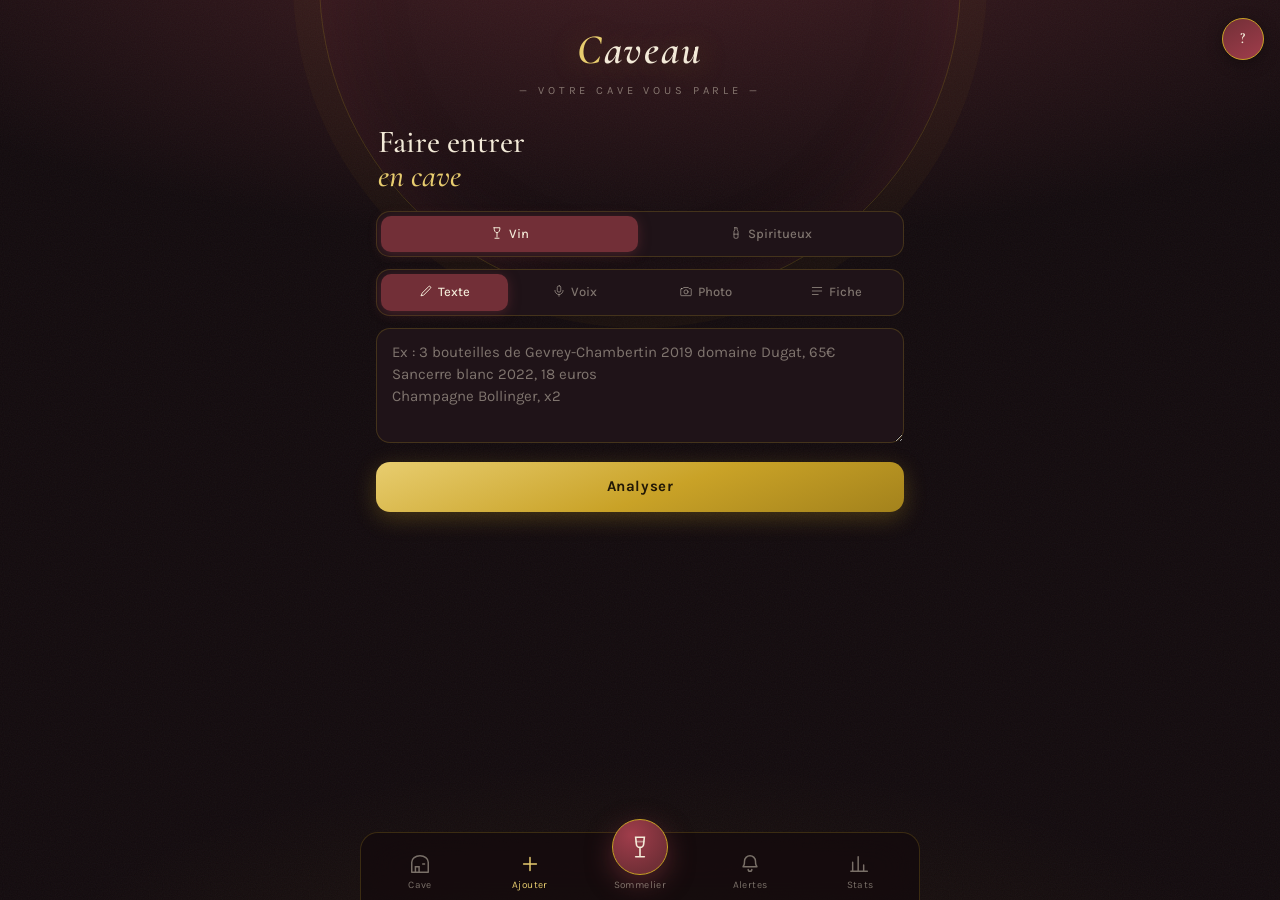
==== index.html @ edb677ca "feat: la Mappemonde du Caveau — vue Carte dans Stats - Toggle Chiffres | Carte en haut de Stats - Fo" ====
<!doctype html>
<html lang="fr">
<head>
<meta charset="utf-8">
<meta name="viewport" content="width=device-width, initial-scale=1, viewport-fit=cover">
<title>Caveau — Parlez à votre cave</title>
<meta name="description" content="Votre cave à vin vous parle : inventaire à la voix, accords mets-vins, alertes et rachats malins.">
<meta name="theme-color" content="#120a0d">
<link rel="manifest" href="manifest.webmanifest">
<link rel="icon" href="icons/icon.svg" type="image/svg+xml">
<link rel="apple-touch-icon" href="icons/icon-192.png">
<link rel="preconnect" href="https://fonts.googleapis.com">
<link rel="preconnect" href="https://fonts.gstatic.com" crossorigin>
<link href="https://fonts.googleapis.com/css2?family=Cormorant+Garamond:ital,wght@0,500;0,600;1,500;1,600&family=Karla:wght@400;500;700&display=swap" rel="stylesheet">
<link rel="stylesheet" href="css/style.css">
</head>
<body>

<div class="voute" aria-hidden="true"></div>

<header class="entete">
  <button class="avatar-entete" id="avatar-entete" aria-label="Mon profil">
    <span id="avatar-init">XG</span>
  </button>
  <div class="entete-arche">
    <h1 class="marque">Caveau</h1>
    <p class="devise">— votre cave vous parle —</p>
  </div>
</header>

<main id="ecrans">

  <!-- ═══ CAVE ═══ -->
  <section class="ecran" id="ecran-cave" hidden>
    <div class="segmente" id="categorie-cave">
      <button class="seg actif" data-cat="vin"><svg viewBox="0 0 24 24" width="14" height="14" fill="none" stroke="currentColor" stroke-width="1.7" stroke-linecap="round" stroke-linejoin="round"><path d="M7 3h10c0 5.2-2 8.5-5 8.5S7 8.2 7 3Z"/><path d="M12 11.5V19M8.5 21h7"/></svg> Vins</button>
      <button class="seg" data-cat="spiritueux"><svg viewBox="0 0 24 24" width="14" height="14" fill="none" stroke="currentColor" stroke-width="1.7" stroke-linecap="round" stroke-linejoin="round"><path d="M10 3h4v3.5L15.5 9v10a2 2 0 0 1-2 2h-3a2 2 0 0 1-2-2V9L10 6.5V3Z"/><path d="M8.5 14h7"/></svg> Spiritueux</button>
    </div>
    <div class="bandeau-valeur" id="bandeau-valeur"></div>
    <div class="barre-recherche">
      <input type="search" id="recherche" placeholder="Chercher une bouteille, une région…" autocomplete="off">
    </div>
    <div class="filtres" id="filtres-couleur"></div>
    <div id="liste-cave"></div>
  </section>

  <!-- ═══ AJOUTER ═══ -->
  <section class="ecran" id="ecran-ajouter" hidden>
    <h2 class="titre-ecran">Faire entrer<br><em>en cave</em></h2>
    <div class="segmente" id="categorie-ajout">
      <button class="seg actif" data-cat="vin"><svg viewBox="0 0 24 24" width="14" height="14" fill="none" stroke="currentColor" stroke-width="1.7" stroke-linecap="round" stroke-linejoin="round"><path d="M7 3h10c0 5.2-2 8.5-5 8.5S7 8.2 7 3Z"/><path d="M12 11.5V19M8.5 21h7"/></svg> Vin</button>
      <button class="seg" data-cat="spiritueux"><svg viewBox="0 0 24 24" width="14" height="14" fill="none" stroke="currentColor" stroke-width="1.7" stroke-linecap="round" stroke-linejoin="round"><path d="M10 3h4v3.5L15.5 9v10a2 2 0 0 1-2 2h-3a2 2 0 0 1-2-2V9L10 6.5V3Z"/><path d="M8.5 14h7"/></svg> Spiritueux</button>
    </div>
    <div class="segmente" id="modes-ajout">
      <button class="seg actif" data-mode="texte"><svg viewBox="0 0 24 24" width="14" height="14" fill="none" stroke="currentColor" stroke-width="1.7" stroke-linecap="round" stroke-linejoin="round"><path d="M4 20l1-4L16.5 4.5a2.12 2.12 0 0 1 3 3L8 19l-4 1Z"/></svg> Texte</button>
      <button class="seg" data-mode="voix"><svg viewBox="0 0 24 24" width="14" height="14" fill="none" stroke="currentColor" stroke-width="1.7" stroke-linecap="round"><rect x="9" y="3" width="6" height="11" rx="3"/><path d="M5 11a7 7 0 0 0 14 0M12 18v3"/></svg> Voix</button>
      <button class="seg" data-mode="photo"><svg viewBox="0 0 24 24" width="14" height="14" fill="none" stroke="currentColor" stroke-width="1.7" stroke-linecap="round" stroke-linejoin="round"><path d="M4 8h2.5L8 6h8l1.5 2H20a1 1 0 0 1 1 1v10a1 1 0 0 1-1 1H4a1 1 0 0 1-1-1V9a1 1 0 0 1 1-1Z"/><circle cx="12" cy="13.5" r="3.5"/></svg> Photo</button>
      <button class="seg" data-mode="forme"><svg viewBox="0 0 24 24" width="14" height="14" fill="none" stroke="currentColor" stroke-width="1.7" stroke-linecap="round"><path d="M4 6h16M4 12h16M4 18h10"/></svg> Fiche</button>
    </div>

    <div class="mode-panneau" id="panneau-texte">
      <textarea id="saisie-texte" rows="4" placeholder="Ex : 3 bouteilles de Gevrey-Chambertin 2019 domaine Dugat, 65€&#10;Sancerre blanc 2022, 18 euros&#10;Champagne Bollinger, x2"></textarea>
      <button class="btn-or" id="btn-analyser-texte">Analyser</button>
    </div>

    <div class="mode-panneau" id="panneau-voix" hidden>
      <button class="micro" id="btn-micro" aria-label="Dicter">
        <svg viewBox="0 0 24 24" width="34" height="34" fill="none" stroke="currentColor" stroke-width="1.6" stroke-linecap="round"><rect x="9" y="3" width="6" height="11" rx="3"/><path d="M5 11a7 7 0 0 0 14 0M12 18v3"/></svg>
      </button>
      <p class="micro-aide" id="micro-aide">Touchez et dictez : « deux bouteilles de Chinon 2020, quinze euros »</p>
      <p class="transcript" id="transcript-ajout"></p>
    </div>

    <div class="mode-panneau" id="panneau-photo" hidden>
      <label class="zone-photo" for="input-photo">
        <svg viewBox="0 0 24 24" width="30" height="30" fill="none" stroke="currentColor" stroke-width="1.5" stroke-linecap="round"><path d="M4 8h2.5L8 6h8l1.5 2H20a1 1 0 0 1 1 1v10a1 1 0 0 1-1 1H4a1 1 0 0 1-1-1V9a1 1 0 0 1 1-1Z"/><circle cx="12" cy="13.5" r="3.5"/></svg>
        <span>Photographier les étiquettes</span>
        <small>une ou plusieurs photos — jusqu'à 10 d'un coup</small>
        <input type="file" id="input-photo" accept="image/*" multiple hidden>
      </label>
      <p class="note-ia" id="note-photo-ia"></p>
    </div>

    <div class="mode-panneau" id="panneau-fiche-vin" hidden>
      <div class="ligne-form">
        <div style="flex:1.6"><label>Nom / cuvée</label><input id="fv-nom" placeholder="Château Sociando-Mallet…"></div>
        <div style="flex:.7"><label>Millésime</label><input id="fv-mil" type="number" placeholder="2019"></div>
      </div>
      <div class="ligne-form">
        <div style="flex:1"><label>Domaine / producteur</label><input id="fv-domaine"></div>
        <div style="flex:1"><label>Appellation</label><input id="fv-appellation" placeholder="Haut-Médoc…"></div>
      </div>
      <div class="ligne-form">
        <div style="flex:1"><label>Pays</label><select id="fv-pays" data-pays></select></div>
        <div style="flex:1"><label>Région</label><select id="fv-region" data-region></select></div>
        <div style="flex:1"><label>Couleur</label><select id="fv-couleur"></select></div>
      </div>
      <div class="ligne-form">
        <div style="flex:1"><label>Prix (€)</label><input id="fv-prix" type="number" step="0.5"></div>
        <div style="flex:1"><label>Quantité</label><input id="fv-qty" type="number" min="1" value="1"></div>
      </div>
      <button class="btn-or" id="btn-analyser-fiche-vin">Analyser</button>
    </div>

    <div class="mode-panneau" id="panneau-spiritueux" hidden>
      <div class="ligne-form">
        <div style="flex:1"><label>Type</label><select id="sp-type"></select></div>
        <div style="flex:1.4"><label>Marque / distillerie</label><input id="sp-marque" placeholder="Ardbeg, Clément…"></div>
      </div>
      <div class="ligne-form">
        <div style="flex:1.6"><label>Nom / expression</label><input id="sp-nom" placeholder="10 ans, Uigeadail, XO…"></div>
        <div style="flex:.7"><label>Âge (ans)</label><input id="sp-age" type="number" min="0"></div>
        <div style="flex:.7"><label>% vol</label><input id="sp-alcool" type="number" step="0.1"></div>
      </div>
      <div class="ligne-form">
        <div style="flex:1"><label>Pays</label><select id="sp-pays"></select></div>
        <div style="flex:.8"><label>Prix (€)</label><input id="sp-prix" type="number" step="0.5"></div>
        <div style="flex:.7"><label>Quantité</label><input id="sp-qty" type="number" min="1" value="1"></div>
      </div>
      <button class="btn-or" id="btn-analyser-spirit">Analyser</button>
    </div>

    <div id="apercu-ajout"></div>
  </section>

  <!-- ═══ SOMMELIER ═══ -->
  <section class="ecran" id="ecran-sommelier" hidden>
    <h2 class="titre-ecran">Qu'est-ce qu'on<br><em>mange ce soir ?</em></h2>

    <!-- L'orbe : le « corps » du sommelier. Tap → dictée, le visuel réagit à la voix. -->
    <div class="orbe-scene" id="orbe-scene">
      <button class="orbe" id="orbe" data-etat="repos" aria-label="Parler au sommelier">
        <span class="orbe-onde"></span>
        <span class="orbe-onde onde-2"></span>
        <span class="orbe-halo"></span>
        <span class="orbe-coeur"></span>
        <span class="orbe-verre"></span>
        <svg class="orbe-icone" viewBox="0 0 24 24" width="26" height="26" fill="none" stroke="currentColor" stroke-width="1.6" stroke-linecap="round"><rect x="9" y="3" width="6" height="11" rx="3"/><path d="M5 11a7 7 0 0 0 14 0M12 18v3"/></svg>
      </button>
      <p class="orbe-statut" id="orbe-statut">Touchez l'orbe et dites votre repas</p>
      <p class="orbe-transcript" id="orbe-transcript" aria-live="polite"></p>
    </div>

    <div class="segmente" id="occasions">
      <button class="seg" data-occ="semaine">Semaine</button>
      <button class="seg actif" data-occ="weekend">Week-end</button>
      <button class="seg" data-occ="grande">Grande occasion</button>
    </div>

    <!-- Inspirations dérivées du contenu réel de la cave : un tap = une reco -->
    <div class="chips-inspi" id="chips-inspi"></div>

    <button class="btn-discret lien-ecrire" id="lien-ecrire">ou écrivez votre repas</button>
    <div class="champ-repas" id="bloc-ecrire" hidden>
      <textarea id="saisie-repas" rows="2" placeholder="Ex : côte de bœuf grillée et cèpes…"></textarea>
      <button class="micro-mini btn-envoi" id="btn-conseiller" aria-label="Demander conseil">
        <svg viewBox="0 0 24 24" width="20" height="20" fill="none" stroke="currentColor" stroke-width="1.8" stroke-linecap="round" stroke-linejoin="round"><path d="M12 19V6m-6 6l6-6 6 6"/></svg>
      </button>
    </div>

    <button class="btn-fantome" id="btn-surprise">
      <svg viewBox="0 0 24 24" width="15" height="15" fill="none" stroke="currentColor" stroke-width="1.6" stroke-linejoin="round"><rect x="4" y="4" width="16" height="16" rx="3.5"/><circle cx="9" cy="9" r="1.15" fill="currentColor" stroke="none"/><circle cx="15" cy="9" r="1.15" fill="currentColor" stroke="none"/><circle cx="9" cy="15" r="1.15" fill="currentColor" stroke="none"/><circle cx="15" cy="15" r="1.15" fill="currentColor" stroke="none"/></svg>
      Ce soir je bois quoi ?
    </button>

    <div id="resultats-sommelier"></div>
    <div class="historique-sommelier" id="historique-sommelier"></div>
  </section>

  <!-- ═══ ALERTES ═══ -->
  <section class="ecran" id="ecran-alertes" hidden>
    <h2 class="titre-ecran">Veilles &<br><em>rachats malins</em></h2>
    <div id="liste-alertes"></div>
    <h3 class="sous-titre">Mes veilles</h3>
    <div id="liste-veilles"></div>
    <form class="forme-veille" id="forme-veille">
      <select id="veille-type">
        <option value="region">Région</option>
        <option value="millesime">Millésime</option>
        <option value="reference">Référence</option>
      </select>
      <span id="veille-valeur-slot"></span>
      <input type="number" id="veille-seuil" min="1" value="3" aria-label="Seuil">
      <button class="btn-or" type="submit">Veiller</button>
    </form>
  </section>

  <!-- ═══ STATS ═══ -->
  <section class="ecran" id="ecran-stats" hidden>
    <h2 class="titre-ecran">L'état de<br><em>la cave</em></h2>
    <div class="segmente" id="vue-stats">
      <button class="seg actif" data-vue="chiffres">Chiffres</button>
      <button class="seg" data-vue="carte"><svg viewBox="0 0 24 24" width="14" height="14" fill="none" stroke="currentColor" stroke-width="1.7" stroke-linecap="round" stroke-linejoin="round"><path d="M9 4 3 6v14l6-2 6 2 6-2V4l-6 2-6-2Z"/><path d="M9 4v14M15 6v14"/></svg> Carte</button>
    </div>
    <div id="contenu-stats"></div>
    <div id="contenu-carte" hidden></div>
  </section>

  <!-- ═══ PROFIL ═══ -->
  <section class="ecran" id="ecran-profil" hidden>
    <button class="retour-profil" id="btn-retour-profil" aria-label="Retour">‹ Retour</button>
    <div id="contenu-profil"></div>
  </section>

</main>

<!-- Navigation -->
<nav class="nav" aria-label="Navigation principale">
  <button class="nav-item" data-ecran="cave" aria-label="Cave">
    <svg viewBox="0 0 24 24" width="22" height="22" fill="none" stroke="currentColor" stroke-width="1.6" stroke-linecap="round"><path d="M3 21V10a9 7 0 0 1 18 0v11M3 21h18M7 21v-6h4v6m4-9h2"/></svg>
    <span>Cave</span>
  </button>
  <button class="nav-item" data-ecran="ajouter" aria-label="Ajouter">
    <svg viewBox="0 0 24 24" width="22" height="22" fill="none" stroke="currentColor" stroke-width="1.6" stroke-linecap="round"><path d="M12 5v14M5 12h14"/></svg>
    <span>Ajouter</span>
  </button>
  <button class="nav-item nav-central" data-ecran="sommelier" aria-label="Sommelier">
    <span class="pastille-sommelier">
      <svg viewBox="0 0 24 24" width="26" height="26" fill="none" stroke="currentColor" stroke-width="1.5" stroke-linecap="round"><path d="M8 3h8l-.6 6a3.4 3.4 0 0 1-6.8 0L8 3ZM12 12.5V20m-4 1h8"/><path d="M8.4 7h7.2" opacity=".5"/></svg>
    </span>
    <span>Sommelier</span>
  </button>
  <button class="nav-item" data-ecran="alertes" aria-label="Alertes">
    <svg viewBox="0 0 24 24" width="22" height="22" fill="none" stroke="currentColor" stroke-width="1.6" stroke-linecap="round"><path d="M6 9a6 6 0 0 1 12 0c0 5 2 6 2 6H4s2-1 2-6Zm4 9a2 2 0 0 0 4 0"/></svg>
    <span>Alertes</span>
    <span class="badge-nav" id="badge-alertes" hidden></span>
  </button>
  <button class="nav-item" data-ecran="stats" aria-label="Statistiques">
    <svg viewBox="0 0 24 24" width="22" height="22" fill="none" stroke="currentColor" stroke-width="1.6" stroke-linecap="round"><path d="M4 20V10m6 10V4m6 16v-7m4 7H2"/></svg>
    <span>Stats</span>
  </button>
</nav>

<!-- Fiche bouteille (bottom sheet) -->
<div class="voile" id="voile" hidden></div>
<div class="feuille" id="feuille" hidden role="dialog" aria-modal="true">
  <div class="feuille-poignee" id="feuille-poignee">
    <span class="poignee-barre"></span>
    <button class="feuille-fermer" id="feuille-fermer" aria-label="Fermer">✕</button>
  </div>
  <div id="feuille-contenu"></div>
</div>

<div class="toasts" id="toasts" aria-live="polite"></div>

<script type="module" src="js/app.js"></script>
</body>
</html>
---- css/style.css ----
/* ═══════════════════════════════════════════════════════════════
   CAVEAU — design system « cave voûtée »
   Noir lie-de-vin · bordeaux · or patiné · Cormorant Garamond + Karla
   ═══════════════════════════════════════════════════════════════ */

:root {
  --encre: #120a0d;
  --surface: #1f1318;
  --surface-2: #2a1a21;
  --bordeaux: #722f37;
  --bordeaux-vif: #a03d4b;
  --or: #c9a227;
  --or-clair: #e8cd6f;
  --creme: #f3ead8;
  --creme-70: rgba(243, 234, 216, .7);
  --creme-45: rgba(243, 234, 216, .45);
  --trait: rgba(201, 162, 39, .22);
  --vert: #7da87b;
  --rouge-vif: #d4574e;
  --serif: 'Cormorant Garamond', 'Iowan Old Style', Georgia, serif;
  --sans: 'Karla', 'Avenir Next', system-ui, sans-serif;
  --rayon: 14px;
  --nav-h: calc(64px + env(safe-area-inset-bottom, 0px));
}

* { box-sizing: border-box; margin: 0; padding: 0; -webkit-tap-highlight-color: transparent; }
[hidden] { display: none !important; }

/* overflow-x: clip coupe le débordement horizontal SANS créer de conteneur de
   défilement (contrairement à `hidden`, qui promeut overflow-y en `auto` et
   piège le scroll vertical dans un body imbriqué — page « gelée » sur Mac). */
html { min-height: 100%; overflow-x: clip; max-width: 100%; }
body {
  font-family: var(--sans);
  background: var(--encre);
  color: var(--creme);
  min-height: 100%;
  max-width: 100%;
  font-size: 15px;
  line-height: 1.45;
  overflow-x: clip;
  overscroll-behavior-y: none; /* coupe le « tirer pour recharger » d'Android */
}

/* ─── Durcissement responsive (Samsung & petits écrans / grandes polices) ─── */
img, canvas, video { max-width: 100%; }
.photo-bouteille img { height: auto; }
/* les enfants flex doivent pouvoir rétrécir sous leur contenu (sinon débordement) */
.ligne > div, .ligne-form > div, .champ-repas > *, .feuille .actions > *, .reco-actions > *, .photo-actions > * { min-width: 0; }
input, select, textarea { min-width: 0; max-width: 100%; }
/* les textes longs (noms, fiches, URLs) se cassent au lieu de déborder */
.carte-nom, .carte-meta, .reco-texte, .bulle-ia, .alerte-titre, .alerte-detail,
.groupe-region, .feuille h3, .veille-item, .titre-ecran { overflow-wrap: anywhere; word-break: break-word; }

/* ─── Atmosphère : voûte + grain ─── */
.voute {
  position: fixed; inset: 0; z-index: -1; pointer-events: none;
  overflow: hidden; /* contient l'arche décorative (640px) : sinon débordement horizontal sur mobile */
  background:
    radial-gradient(120% 65% at 50% -12%, rgba(114, 47, 55, .55), transparent 60%),
    radial-gradient(90% 50% at 50% 112%, rgba(201, 162, 39, .07), transparent 55%),
    var(--encre);
}
.voute::before {
  content: ''; position: absolute; inset: 0; opacity: .05;
  background-image: url("data:image/svg+xml,%3Csvg xmlns='http://www.w3.org/2000/svg' width='160' height='160'%3E%3Cfilter id='n'%3E%3CfeTurbulence type='fractalNoise' baseFrequency='.85' numOctaves='2'/%3E%3C/filter%3E%3Crect width='160' height='160' filter='url(%23n)'/%3E%3C/svg%3E");
}
.voute::after {
  /* arche de pierre suggérée */
  content: ''; position: absolute; left: 50%; top: -340px; width: 640px; height: 640px;
  transform: translateX(-50%);
  border-radius: 50%;
  border: 1px solid var(--trait);
  box-shadow: 0 0 0 26px rgba(201, 162, 39, .04), 0 0 80px rgba(114, 47, 55, .25) inset;
}

/* ─── En-tête ─── */
.entete { position: relative; text-align: center; padding: calc(20px + env(safe-area-inset-top, 0px)) 16px 4px; }
.avatar-entete {
  position: absolute; top: calc(18px + env(safe-area-inset-top, 0px)); right: 16px;
  width: 42px; height: 42px; border-radius: 50%; z-index: 2;
  background: linear-gradient(150deg, var(--bordeaux), var(--bordeaux-vif));
  background-size: cover; background-position: center;
  border: 1.5px solid var(--or); color: var(--creme);
  font-family: var(--serif); font-weight: 600; font-size: 16px; letter-spacing: .02em;
  display: flex; align-items: center; justify-content: center;
  box-shadow: 0 4px 16px rgba(0, 0, 0, .35), 0 0 0 0 rgba(201, 162, 39, .4);
  transition: transform .15s, box-shadow .25s;
}
.avatar-entete.a-photo { color: transparent; }
.avatar-entete:active { transform: scale(.92); }
.marque {
  font-family: var(--serif); font-style: italic; font-weight: 600;
  font-size: 42px; letter-spacing: .04em; color: var(--creme);
  text-shadow: 0 2px 30px rgba(201, 162, 39, .35);
  animation: lueur 4.5s ease-in-out infinite alternate;
}
.marque::first-letter { color: var(--or-clair); }
.devise {
  font-size: 11px; letter-spacing: .35em; text-transform: uppercase;
  color: var(--creme-45); margin-top: 2px;
}
@keyframes lueur {
  from { text-shadow: 0 2px 26px rgba(201, 162, 39, .25); }
  to   { text-shadow: 0 2px 40px rgba(201, 162, 39, .5); }
}

/* ─── Écrans ─── */
main { padding: 10px 16px calc(var(--nav-h) + 24px); max-width: 560px; margin: 0 auto; }
.ecran { animation: entree .35s ease both; }
@keyframes entree { from { opacity: 0; transform: translateY(10px); } to { opacity: 1; transform: none; } }

/* ─── Transitions d'écran (View Transitions API) ───
   Seul <main> est animé (view-transition-name) : l'en-tête et la barre de
   navigation restent parfaitement immobiles, comme dans une app native.
   La direction est posée par fx.js sur html[data-sens]. */
main { view-transition-name: ecran; }
::view-transition-old(root), ::view-transition-new(root) { animation: none; }
::view-transition-old(ecran) { animation: vt-fondu-out .22s ease both; }
::view-transition-new(ecran) { animation: vt-fondu-in .26s ease both; }

/* navigation latérale entre onglets : glissé-parallaxe subtil */
html[data-sens="avant"]::view-transition-old(ecran)   { animation: vt-sort-gauche .24s cubic-bezier(.3, .7, .4, 1) both; }
html[data-sens="avant"]::view-transition-new(ecran)   { animation: vt-vient-droite .3s cubic-bezier(.17, .8, .3, 1) both; }
html[data-sens="arriere"]::view-transition-old(ecran) { animation: vt-sort-droite .24s cubic-bezier(.3, .7, .4, 1) both; }
html[data-sens="arriere"]::view-transition-new(ecran) { animation: vt-vient-gauche .3s cubic-bezier(.17, .8, .3, 1) both; }
/* le profil arrive comme une modale : montée + très léger zoom */
html[data-sens="profil"]::view-transition-new(ecran)        { animation: vt-monte .32s cubic-bezier(.18, .9, .3, 1) both; }
html[data-sens="profil-retour"]::view-transition-old(ecran) { animation: vt-descend .24s cubic-bezier(.5, .1, .7, .4) both; }

@keyframes vt-fondu-out { to { opacity: 0; } }
@keyframes vt-fondu-in { from { opacity: 0; } }
@keyframes vt-sort-gauche { to { transform: translateX(-48px); opacity: 0; } }
@keyframes vt-vient-droite { from { transform: translateX(48px); opacity: 0; } }
@keyframes vt-sort-droite { to { transform: translateX(48px); opacity: 0; } }
@keyframes vt-vient-gauche { from { transform: translateX(-48px); opacity: 0; } }
@keyframes vt-monte { from { transform: translateY(34px) scale(.985); opacity: 0; } }
@keyframes vt-descend { to { transform: translateY(34px) scale(.985); opacity: 0; } }

/* quand le navigateur sait faire les View Transitions, l'ancien fondu
   d'écran ferait double emploi avec la chorégraphie ci-dessus */
@supports (view-transition-name: none) { .ecran { animation: none; } }

.titre-ecran {
  font-family: var(--serif); font-weight: 500; font-size: 32px; line-height: 1.06;
  margin: 12px 2px 18px;
}
.titre-ecran em { font-style: italic; color: var(--or-clair); }
.sous-titre {
  font-family: var(--serif); font-style: italic; font-weight: 500;
  font-size: 20px; color: var(--creme-70); margin: 22px 2px 10px;
}

/* ─── Champs ─── */
input, textarea, select {
  width: 100%; background: var(--surface); color: var(--creme);
  border: 1px solid var(--trait); border-radius: var(--rayon);
  padding: 13px 15px; font: inherit; outline: none;
  transition: border-color .2s;
}
input:focus, textarea:focus, select:focus { border-color: var(--or); }
textarea { resize: vertical; }
::placeholder { color: var(--creme-45); }

/* ─── Boutons ─── */
button { font: inherit; cursor: pointer; border: none; background: none; color: inherit; }
.btn-or {
  display: block; width: 100%; margin-top: 12px;
  background: linear-gradient(160deg, var(--or-clair), var(--or) 55%, #a3821c);
  color: #221806; font-weight: 700; letter-spacing: .04em;
  padding: 14px; border-radius: var(--rayon);
  box-shadow: 0 6px 22px rgba(201, 162, 39, .28);
  /* relâchement à ressort : l'enfoncement est sec, le retour rebondit */
  transition: transform .34s cubic-bezier(.2, 1.6, .4, 1), box-shadow .2s;
}
.btn-or:active { transform: scale(.96); box-shadow: 0 3px 10px rgba(201, 162, 39, .2); transition-duration: .08s; }
.btn-large { font-size: 16px; padding: 16px; }
.btn-fantome {
  display: block; width: 100%; margin-top: 10px; padding: 13px;
  border: 1px solid var(--trait); border-radius: var(--rayon);
  color: var(--creme-70); transition: border-color .2s, color .2s;
}
.btn-fantome:active { border-color: var(--or); color: var(--or-clair); }
.btn-discret { color: var(--creme-45); font-size: 13px; text-decoration: underline; padding: 8px; }

/* ─── Segmenté ─── */
.segmente {
  display: flex; gap: 4px; background: var(--surface);
  border: 1px solid var(--trait); border-radius: var(--rayon);
  padding: 4px; margin: 12px 0;
}
.seg {
  flex: 1; padding: 9px 4px; border-radius: 10px; color: var(--creme-45);
  font-size: 13px; font-weight: 500; transition: all .2s; white-space: nowrap;
}
.seg svg { vertical-align: -2px; margin-right: 2px; }
.seg.actif { background: var(--bordeaux); color: var(--creme); box-shadow: 0 2px 12px rgba(114, 47, 55, .5); }

/* ─── Cartes bouteille ─── */
.groupe-region {
  font-family: var(--serif); font-style: italic; font-size: 19px; color: var(--or-clair);
  margin: 20px 2px 8px; display: flex; align-items: baseline; gap: 10px;
}
.groupe-region::after { content: ''; flex: 1; height: 1px; background: var(--trait); }
.groupe-region small { font-family: var(--sans); font-style: normal; font-size: 11px; color: var(--creme-45); letter-spacing: .08em; }

.carte {
  background: linear-gradient(150deg, var(--surface-2), var(--surface) 70%);
  border: 1px solid var(--trait); border-radius: var(--rayon);
  padding: 13px 14px; margin-bottom: 8px;
  display: flex; align-items: center; gap: 12px;
  animation: entree .3s ease both;
  transition: transform .12s;
}
.carte:active { transform: scale(.985); }
.carte-couleur {
  width: 10px; height: 44px; border-radius: 6px; flex: none;
  box-shadow: 0 0 10px currentColor;
}
.c-rouge { color: #8e2f3c; background: linear-gradient(#a03d4b, #5e2029); }
.c-blanc { color: #d6c178; background: linear-gradient(#ecd98f, #b09a4a); }
.c-rosé { color: #d98b87; background: linear-gradient(#eda7a0, #c06a66); }
.c-effervescent { color: #e8e0b8; background: linear-gradient(#f4ecc8, #c9bd8a); }
.c-moelleux { color: #d8a937; background: linear-gradient(#eec45a, #ab7d18); }
.c-spirit { color: #b97b2a; background: linear-gradient(#d29a44, #8a5a1d); }

.carte-corps { flex: 1; min-width: 0; }
.carte-nom { font-family: var(--serif); font-size: 18px; font-weight: 600; line-height: 1.15; }
.carte-nom .mil { color: var(--or-clair); font-style: italic; }
.carte-meta { font-size: 12px; color: var(--creme-45); margin-top: 2px; }
.carte-fin { text-align: right; flex: none; }
.carte-qty { font-family: var(--serif); font-size: 20px; color: var(--creme-70); }
.carte-qty b { color: var(--creme); }

/* cachet de cire — badge maturité */
.cachet {
  display: inline-block; font-size: 10px; font-weight: 700; letter-spacing: .05em;
  text-transform: uppercase; padding: 3px 9px; border-radius: 999px; margin-top: 4px;
}
.cachet-apogee   { background: rgba(125, 168, 123, .16); color: var(--vert); border: 1px solid rgba(125, 168, 123, .4); }
.cachet-urgent   { background: rgba(212, 87, 78, .16);  color: var(--rouge-vif); border: 1px solid rgba(212, 87, 78, .45); animation: pouls 1.8s infinite; }
.cachet-jeune    { background: rgba(243, 234, 216, .07); color: var(--creme-45); border: 1px solid var(--trait); }
.cachet-approche { background: rgba(201, 162, 39, .12);  color: var(--or-clair); border: 1px solid var(--trait); }
.cachet-passe    { background: rgba(160, 61, 75, .14);   color: #c98d83; border: 1px solid rgba(160, 61, 75, .4); }
@keyframes pouls { 0%, 100% { opacity: 1; } 50% { opacity: .55; } }

/* ─── Bandeau valeur cave ─── */
.bandeau-valeur {
  display: flex; justify-content: space-around; text-align: center;
  background: linear-gradient(150deg, rgba(114, 47, 55, .35), rgba(201, 162, 39, .08));
  border: 1px solid var(--trait); border-radius: var(--rayon);
  padding: 14px 8px; margin-bottom: 12px;
}
.bandeau-valeur .v { font-family: var(--serif); font-size: 24px; font-weight: 600; color: var(--or-clair); }
.bandeau-valeur .l { font-size: 10px; letter-spacing: .14em; text-transform: uppercase; color: var(--creme-45); }

.barre-recherche { margin-bottom: 10px; }
.filtres { display: flex; gap: 6px; overflow-x: auto; padding-bottom: 6px; scrollbar-width: none; }
.filtres::-webkit-scrollbar { display: none; }
.puce {
  flex: none; font-size: 12px; padding: 6px 13px; border-radius: 999px;
  border: 1px solid var(--trait); color: var(--creme-70); transition: all .2s;
}
.puce.actif { background: var(--bordeaux); border-color: var(--bordeaux-vif); color: var(--creme); }
.puce-aboire { color: var(--or-clair); border-color: var(--trait); }
.puce-aboire.actif { background: linear-gradient(160deg, var(--or-clair), var(--or) 60%, #a3821c); border-color: var(--or); color: #221806; font-weight: 700; }

/* ─── Micro ─── */
.micro {
  display: grid; place-items: center; margin: 22px auto 0;
  width: 92px; height: 92px; border-radius: 50%;
  background: radial-gradient(circle at 35% 30%, var(--bordeaux-vif), var(--bordeaux) 70%);
  color: var(--creme); border: 1px solid rgba(201, 162, 39, .4);
  box-shadow: 0 10px 36px rgba(114, 47, 55, .55);
  transition: transform .15s;
}
.micro:active { transform: scale(.94); }
.micro.ecoute { animation: onde 1.4s infinite; }
@keyframes onde {
  0% { box-shadow: 0 0 0 0 rgba(160, 61, 75, .55); }
  100% { box-shadow: 0 0 0 26px rgba(160, 61, 75, 0); }
}
.micro-mini { width: 46px; height: 46px; margin: 0; flex: none; box-shadow: none; }
.micro-aide { text-align: center; color: var(--creme-45); font-size: 13px; margin: 14px 20px 0; }
.transcript {
  font-family: var(--serif); font-style: italic; font-size: 19px; text-align: center;
  color: var(--or-clair); margin: 14px 10px; min-height: 26px;
}

.champ-repas { display: flex; gap: 8px; align-items: stretch; }
.champ-repas .micro-mini { height: auto; border-radius: var(--rayon); width: 54px; }

/* ─── Zone photo ─── */
.zone-photo {
  display: flex; flex-direction: column; align-items: center; gap: 10px;
  border: 1.5px dashed var(--trait); border-radius: var(--rayon);
  padding: 34px 16px; margin-top: 14px; color: var(--creme-70); cursor: pointer;
}
.zone-photo:active { border-color: var(--or); }
.zone-photo small { font-size: 11px; color: var(--creme-45); }
.ligne-form { display: flex; gap: 8px; margin-top: 10px; }
.ligne-form label { font-size: 11px; color: var(--creme-45); display: block; margin-bottom: 3px; }
.ligne-form input, .ligne-form select { padding: 10px 11px; font-size: 14px; }
#cellule-valeur, #cellule-valeur-stats { cursor: pointer; }
.apercu-tete { display: flex; align-items: center; justify-content: space-between; margin-bottom: 4px; }
.apercu-suppr {
  font-size: 12px; color: var(--rouge-vif); padding: 5px 11px;
  border: 1px solid rgba(212, 87, 78, .4); border-radius: 999px; background: rgba(212, 87, 78, .08);
}
.apercu-suppr:active { background: rgba(212, 87, 78, .2); }
.photo-bouteille { margin: 12px 0; display: flex; flex-direction: column; align-items: center; gap: 6px; }
.photo-bouteille img {
  width: 100%; max-height: 340px; object-fit: contain;
  border-radius: var(--rayon); border: 1px solid var(--trait); background: var(--surface);
}
.photo-charge {
  width: 100%; height: 200px; display: flex; align-items: center; justify-content: center; gap: 8px;
  color: var(--creme-45); font-size: 13px; text-align: center; position: relative; overflow: hidden;
  border-radius: var(--rayon); border: 1px solid var(--trait); background: var(--surface);
}
.photo-shimmer { position: absolute; inset: 0; background: linear-gradient(100deg, transparent 20%, rgba(201, 162, 39, .1) 50%, transparent 80%); background-size: 200% 100%; animation: shimmer 1.5s infinite; }
@keyframes shimmer { from { background-position: 200% 0; } to { background-position: -200% 0; } }
.photo-actions { display: flex; gap: 8px; flex-wrap: wrap; justify-content: center; }
.photo-regen { font-size: 12px; color: var(--creme-45); border: 1px solid var(--trait); border-radius: 999px; padding: 5px 13px; }
.photo-regen:active { color: var(--or-clair); border-color: var(--or); }
.carte-thumb { width: 42px; height: 52px; border-radius: 8px; object-fit: cover; flex: none; box-shadow: 0 2px 8px rgba(0,0,0,.4); }
.bloc-niveau { margin-top: 10px; }
.bloc-niveau label { font-size: 12px; color: var(--creme-70); display: block; margin-bottom: 4px; }
.bloc-niveau b { color: var(--or-clair); }
input[type="range"] {
  -webkit-appearance: none; appearance: none;
  width: 100%; height: 8px; border-radius: 4px; padding: 0;
  background: linear-gradient(90deg, var(--bordeaux), var(--or)); border: none;
}
input[type="range"]::-webkit-slider-thumb {
  -webkit-appearance: none; appearance: none;
  width: 24px; height: 24px; border-radius: 50%;
  background: radial-gradient(circle at 35% 30%, var(--or-clair), var(--or));
  border: 2px solid #221806; box-shadow: 0 2px 10px rgba(201, 162, 39, .5);
}
.note-ia { font-size: 12px; color: var(--creme-45); text-align: center; margin-top: 10px; }

/* ─── Aperçu d'ajout ─── */
.apercu {
  background: var(--surface-2); border: 1px solid var(--or); border-radius: var(--rayon);
  padding: 14px; margin-top: 12px;
}
.apercu h4 { font-family: var(--serif); font-size: 18px; margin-bottom: 8px; }
.apercu .ligne { display: flex; gap: 8px; margin-bottom: 8px; }
.apercu label { font-size: 11px; color: var(--creme-45); display: block; margin-bottom: 3px; }
.apercu input, .apercu select, .apercu textarea { padding: 9px 11px; font-size: 14px; }
.statut-enrich { font-size: 12px; color: var(--or-clair); margin: 2px 2px 8px; min-height: 15px; }
.statut-enrich:empty { display: none; }
.note-viv { color: var(--or-clair); font-weight: 700; white-space: nowrap; }
.note-moi { color: var(--vert); font-weight: 700; white-space: nowrap; }
.plus-details { margin: 2px 0 8px; }
.plus-details summary {
  font-size: 12px; color: var(--creme-45); cursor: pointer; padding: 6px 2px;
  list-style: none;
}
.plus-details summary::before { content: '▸ '; color: var(--or); }
.plus-details[open] summary::before { content: '▾ '; }

/* ═══ Sommelier — l'orbe vocale ═══
   Toute la réactivité passe par --vol (0..1), posée en JS par orbe.js :
   le cœur gonfle, le halo s'intensifie. Les états (data-etat) pilotent
   respiration, ondes d'écoute et rotation de réflexion. */
.orbe-scene {
  display: flex; flex-direction: column; align-items: center;
  padding: 10px 0 4px;
  transition: transform .5s cubic-bezier(.22, 1.18, .36, 1), margin .4s ease;
}
/* après une réponse, l'orbe se condense pour laisser la place aux recos */
.orbe-scene.compacte { transform: scale(.62); margin: -28px 0 -34px; }
.orbe {
  --vol: 0;
  position: relative; width: 158px; height: 158px; flex: none;
  border-radius: 50%; color: var(--creme);
  -webkit-user-select: none; user-select: none;
}
.orbe > * { position: absolute; border-radius: 50%; pointer-events: none; }
.orbe-coeur {
  inset: 14%;
  background:
    radial-gradient(circle at 36% 30%, rgba(232, 205, 111, .5), transparent 42%),
    radial-gradient(circle at 64% 72%, var(--bordeaux-vif), var(--bordeaux) 58%, #4a1d24 100%);
  transform: scale(calc(1 + var(--vol) * .24));
  transition: transform .08s linear;
  box-shadow: inset 0 -8px 22px rgba(0, 0, 0, .35);
}
.orbe-verre {
  inset: 6%;
  border: 1px solid rgba(232, 205, 111, .35);
  background:
    radial-gradient(circle at 30% 24%, rgba(255, 255, 255, .16), transparent 46%),
    radial-gradient(circle at 70% 85%, rgba(201, 162, 39, .1), transparent 50%);
}
.orbe-halo {
  inset: -16%;
  background: radial-gradient(circle, rgba(201, 162, 39, .5), transparent 62%);
  filter: blur(14px);
  opacity: calc(.3 + var(--vol) * .7);
  transform: scale(calc(1 + var(--vol) * .18));
  transition: opacity .1s linear, transform .1s linear;
}
.orbe-onde { inset: 0; border: 1.5px solid rgba(201, 162, 39, .55); opacity: 0; }
.orbe-icone {
  position: absolute; left: 50%; top: 50%; translate: -50% -50%;
  filter: drop-shadow(0 2px 6px rgba(0, 0, 0, .5));
  transition: opacity .25s;
}
/* repos : respiration lente */
.orbe[data-etat="repos"] .orbe-coeur { animation: respire 4.6s ease-in-out infinite; }
@keyframes respire {
  0%, 100% { transform: scale(1); }
  50% { transform: scale(1.05); }
}
/* écoute : ondes concentriques qui s'échappent */
.orbe[data-etat="ecoute"] .orbe-onde { animation: onde 2.2s ease-out infinite; }
.orbe[data-etat="ecoute"] .onde-2 { animation-delay: 1.1s; }
@keyframes onde {
  from { transform: scale(.9); opacity: .8; }
  to { transform: scale(1.55); opacity: 0; }
}
/* réflexion : l'orbe « tourne » — un reflet doré orbite autour du cœur */
.orbe[data-etat="reflexion"] .orbe-verre {
  background: conic-gradient(from 0deg, transparent 70%, rgba(232, 205, 111, .5) 88%, transparent 100%);
  animation: orbite 1.4s linear infinite;
}
.orbe[data-etat="reflexion"] .orbe-icone { opacity: 0; }
.orbe[data-etat="reflexion"] .orbe-coeur { animation: respire 1.2s ease-in-out infinite; }
@keyframes orbite { to { transform: rotate(360deg); } }
.orbe:active .orbe-coeur { transform: scale(.94); }
.orbe-statut { margin-top: 14px; font-size: 13px; color: var(--creme-45); text-align: center; min-height: 18px; }
.orbe-transcript {
  font-family: var(--serif); font-style: italic; font-size: 19px; line-height: 1.3;
  color: var(--or-clair); text-align: center; margin: 6px 10px 0;
  min-height: 0; overflow-wrap: anywhere;
}
.orbe-transcript:empty { display: none; }

/* chips d'inspiration */
.chips-inspi { display: flex; flex-wrap: wrap; gap: 8px; justify-content: center; margin: 4px 0 2px; }
.chip-inspi {
  border: 1px solid var(--trait); border-radius: 999px;
  padding: 8px 14px; font-size: 13px; color: var(--creme-70);
  background: rgba(31, 19, 24, .6);
  transition: border-color .2s, color .2s;
}
.chip-inspi:active { border-color: var(--or); color: var(--or-clair); }
.chip-inspi svg { vertical-align: -2px; margin-right: 2px; }
.lien-ecrire { display: block; margin: 6px auto 0; }
.btn-envoi {
  width: 54px; height: auto; flex: none; margin: 0;
  border-radius: var(--rayon); border: 1px solid var(--or);
  background: linear-gradient(160deg, var(--or-clair), var(--or) 60%);
  color: #221806; display: grid; place-items: center;
}
.btn-envoi:active { transform: scale(.95); }

/* historique : les dernières demandes, rappelables d'un tap */
.historique-sommelier { display: flex; flex-wrap: wrap; gap: 8px; justify-content: center; margin-top: 16px; }
.historique-sommelier:empty { display: none; }
.chip-histo {
  font-size: 12px; color: var(--creme-45); border: 1px dashed var(--trait);
  border-radius: 999px; padding: 6px 12px; max-width: 100%;
  overflow: hidden; text-overflow: ellipsis; white-space: nowrap;
}
.chip-histo:active { color: var(--or-clair); border-color: var(--or); }

/* ─── Sommelier résultats ─── */
.reco {
  position: relative; overflow: hidden;
  background: linear-gradient(150deg, var(--surface-2), var(--surface));
  border: 1px solid var(--trait); border-radius: var(--rayon);
  padding: 14px 14px 13px; margin-top: 12px;
  animation: entree .4s ease both;
}
.reco:nth-child(2) { animation-delay: .08s; } .reco:nth-child(3) { animation-delay: .16s; }
.reco.premier { border-color: rgba(201, 162, 39, .5); }
.reco-ruban {
  position: absolute; top: 0; right: 0;
  background: linear-gradient(160deg, var(--or-clair), var(--or));
  color: #221806; font-size: 9px; font-weight: 700; letter-spacing: .08em;
  text-transform: uppercase; padding: 4px 11px 4px 13px;
  border-radius: 0 var(--rayon) 0 12px;
}
.reco-tete { display: flex; align-items: center; gap: 12px; }
.reco-tete .carte-couleur { height: 50px; }
.reco-corps { flex: 1; min-width: 0; }
/* anneau de score : le cercle se remplit à l'insertion (dashoffset → cible inline) */
.reco-anneau { position: relative; width: 46px; height: 46px; flex: none; }
.reco-anneau svg { transform: rotate(-90deg); }
.reco-anneau .fond { fill: none; stroke: rgba(243, 234, 216, .12); stroke-width: 3; }
.reco-anneau .jauge {
  fill: none; stroke: var(--or); stroke-width: 3; stroke-linecap: round;
  animation: anneau 1s cubic-bezier(.2, .7, .3, 1) both .25s;
}
@keyframes anneau { from { stroke-dashoffset: 113; } }
.reco-pct {
  position: absolute; inset: 0; display: grid; place-items: center;
  font-size: 11px; font-weight: 700; color: var(--or-clair);
}
.reco-texte { font-size: 14px; color: var(--creme-70); margin-top: 8px; line-height: 1.5; }
.reco-actions { display: flex; gap: 8px; margin-top: 10px; }
.reco-actions button {
  display: inline-flex; align-items: center; gap: 5px;
  font-size: 12px; padding: 7px 12px; border-radius: 999px;
  border: 1px solid var(--trait); color: var(--or-clair);
}
.reco-actions button svg { flex: none; }

/* squelettes pendant que « le sommelier descend à la cave » */
.reco-squelette {
  height: 96px; border-radius: var(--rayon); margin-top: 12px;
  background: var(--surface); border: 1px solid var(--trait);
  position: relative; overflow: hidden;
  animation: entree .3s ease both;
}
.reco-squelette:nth-child(2) { animation-delay: .07s; }
.reco-squelette:nth-child(3) { animation-delay: .14s; }

/* ═══ La Mappemonde du Caveau ═══ */
.carte-cadre {
  position: relative; overflow: hidden;
  border: 1px solid var(--trait); border-radius: var(--rayon);
  background:
    radial-gradient(120% 90% at 50% 0%, rgba(114, 47, 55, .25), transparent 65%),
    var(--encre);
  margin-top: 4px;
}
.carte-svg { display: block; width: 100%; height: auto; min-height: 230px; }
.pays-forme {
  fill: var(--surface-2); stroke: rgba(201, 162, 39, .16); stroke-width: .6;
  vector-effect: non-scaling-stroke;
  transition: fill .5s;
}
.pays-forme.a-vin { cursor: pointer; stroke: rgba(232, 205, 111, .45); }
.carte-retour {
  position: absolute; top: 10px; left: 10px; z-index: 2;
  font-size: 13px; color: var(--or-clair);
  background: rgba(18, 10, 13, .72); backdrop-filter: blur(8px);
  border: 1px solid var(--trait); border-radius: 999px; padding: 7px 14px;
}
.carte-retour:active { border-color: var(--or); }
.carte-legende {
  text-align: center; font-size: 12px; color: var(--creme-45);
  margin: 10px 6px 0; min-height: 16px;
}
/* bulles : éclosion à ressort, taille constante (calque non zoomé) */
.bulle { animation: eclore .45s cubic-bezier(.2, 1.5, .4, 1) both; transform-origin: center; transform-box: fill-box; }
@keyframes eclore { from { opacity: 0; scale: .3; } }
.bulle-halo { fill: rgba(201, 162, 39, .14); }
.bulle-corps {
  fill: rgba(31, 19, 24, .82);
  stroke: var(--or); stroke-width: 1.6;
}
.bulle-nombre {
  fill: var(--or-clair); font-family: var(--serif); font-weight: 700;
  pointer-events: none;
}
.bulle-nom {
  fill: var(--creme); font-size: 17px; font-family: var(--serif); font-style: italic;
  paint-order: stroke; stroke: rgba(18, 10, 13, .85); stroke-width: 4px;
  pointer-events: none;
}
/* panneau région */
.panneau-region:empty { display: none; }
.panneau-titre {
  display: flex; align-items: baseline; justify-content: space-between;
  margin: 16px 2px 8px;
}
.panneau-titre h3 { font-family: var(--serif); font-style: italic; font-size: 22px; color: var(--or-clair); }
.panneau-titre span { font-size: 13px; color: var(--creme-45); }
.panneau-btl {
  display: flex; align-items: center; gap: 10px; width: 100%;
  background: linear-gradient(150deg, var(--surface-2), var(--surface) 70%);
  border: 1px solid var(--trait); border-radius: var(--rayon);
  padding: 10px 12px; margin-bottom: 7px; text-align: left;
  animation: entree .3s ease both;
}
.panneau-btl:active { transform: scale(.985); }
.panneau-btl-corps { flex: 1; min-width: 0; }
.panneau-btl-nom { display: block; font-family: var(--serif); font-size: 16px; font-weight: 600; overflow-wrap: anywhere; }
.panneau-btl-nom i { color: var(--or-clair); }
.panneau-btl-meta { font-size: 12px; color: var(--creme-45); }
.panneau-btl-fleche { color: var(--creme-45); font-size: 18px; flex: none; }

.bulle-ia {
  background: rgba(114, 47, 55, .22); border: 1px solid var(--trait);
  border-radius: var(--rayon); padding: 14px; margin-top: 12px;
  font-size: 14px; line-height: 1.55; white-space: pre-wrap;
}

/* ─── Alertes ─── */
.alerte {
  display: flex; gap: 12px; align-items: flex-start;
  background: var(--surface-2); border-left: 3px solid var(--rouge-vif);
  border-radius: var(--rayon); padding: 13px 14px; margin-bottom: 8px;
}
.alerte.douce { border-left-color: var(--or); }
.alerte-titre { font-weight: 700; font-size: 14px; }
.alerte-detail { font-size: 12.5px; color: var(--creme-70); margin-top: 2px; }
.liens-rachat { display: flex; flex-wrap: wrap; gap: 6px; margin-top: 8px; }
.liens-rachat a {
  font-size: 11.5px; color: var(--or-clair); text-decoration: none;
  border: 1px solid var(--trait); border-radius: 999px; padding: 5px 11px;
}
.forme-veille { display: grid; grid-template-columns: 1fr 1fr 64px; gap: 8px; margin-top: 10px; }
.forme-veille .btn-or { grid-column: 1 / -1; margin-top: 2px; }
.veille-item {
  display: flex; align-items: center; justify-content: space-between;
  background: var(--surface); border: 1px solid var(--trait);
  border-radius: var(--rayon); padding: 10px 14px; margin-bottom: 6px; font-size: 13.5px;
}
.veille-item .ok { color: var(--vert); } .veille-item .bas { color: var(--rouge-vif); font-weight: 700; }

/* ─── Stats ─── */
.stat-bloc { margin-bottom: 20px; }
.jauge { display: flex; align-items: center; gap: 10px; margin-bottom: 7px; font-size: 13px; }
.jauge .nom { width: 110px; flex: none; color: var(--creme-70); white-space: nowrap; overflow: hidden; text-overflow: ellipsis; }
.jauge .barre { flex: 1; height: 10px; border-radius: 5px; background: var(--surface); overflow: hidden; }
.jauge .rempli {
  display: block; height: 100%; border-radius: 5px;
  background: linear-gradient(90deg, var(--bordeaux), var(--bordeaux-vif));
  /* se remplit depuis 0 à l'arrivée ; le délai en cascade est posé en JS */
  animation: remplir .7s cubic-bezier(.2, .7, .3, 1) both;
}
@keyframes remplir { from { width: 0; } }
.jauge.doree .rempli { background: linear-gradient(90deg, #8a6d14, var(--or)); }
.jauge .n { width: 26px; text-align: right; color: var(--creme-45); font-size: 12px; }
.journal-item { display: flex; justify-content: space-between; font-size: 13px; padding: 8px 2px; border-bottom: 1px solid rgba(201,162,39,.1); }
.journal-item .quand { color: var(--creme-45); font-size: 12px; }

/* ─── Navigation ─── */
.nav {
  position: fixed; bottom: 0; left: 0; right: 0; z-index: 50;
  display: flex; justify-content: space-around; align-items: flex-end;
  /* verre dépoli : le contenu glisse sous la barre, teinté lie-de-vin */
  background: rgba(18, 10, 13, .68);
  backdrop-filter: blur(22px) saturate(1.4);
  -webkit-backdrop-filter: blur(22px) saturate(1.4);
  border-top: 1px solid var(--trait);
  padding: 8px 4px calc(8px + env(safe-area-inset-bottom, 0px));
}
.nav-item {
  position: relative; display: flex; flex-direction: column; align-items: center; gap: 3px;
  font-size: 10px; letter-spacing: .04em; color: var(--creme-45);
  width: 64px; padding-top: 4px; transition: color .2s;
}
.nav-item.actif { color: var(--or-clair); }
/* l'icône « pop » quand l'onglet devient actif (ressort court) */
.nav-item.actif > svg { animation: pop-nav .38s cubic-bezier(.2, 1.6, .4, 1); }
@keyframes pop-nav { from { transform: scale(.72); } }
.pastille-sommelier {
  display: grid; place-items: center;
  width: 56px; height: 56px; margin-top: -26px; border-radius: 50%;
  background: radial-gradient(circle at 35% 28%, var(--bordeaux-vif), var(--bordeaux) 72%);
  border: 1.5px solid var(--or); color: var(--creme);
  box-shadow: 0 8px 26px rgba(114, 47, 55, .65);
  transition: transform .15s;
}
.nav-central.actif .pastille-sommelier { transform: translateY(-3px); box-shadow: 0 12px 30px rgba(201, 162, 39, .35); }
.badge-nav {
  position: absolute; top: 0; right: 12px;
  min-width: 17px; height: 17px; border-radius: 999px;
  background: var(--rouge-vif); color: #fff; font-size: 10px; font-weight: 700;
  display: grid; place-items: center; padding: 0 4px;
}

/* ─── Feuille (bottom sheet) ─── */
.voile { position: fixed; inset: 0; z-index: 60; background: rgba(0, 0, 0, .55); backdrop-filter: blur(3px); animation: fondu .25s; }
@keyframes fondu { from { opacity: 0; } }
.feuille {
  position: fixed; left: 0; right: 0; bottom: 0; z-index: 61;
  max-height: 88vh; overflow-y: auto; overscroll-behavior: contain;
  /* verre dépoli : la cave reste perceptible derrière la fiche */
  background: rgba(31, 19, 24, .86);
  backdrop-filter: blur(24px) saturate(1.3);
  -webkit-backdrop-filter: blur(24px) saturate(1.3);
  border-radius: 22px 22px 0 0;
  border-top: 1px solid var(--or);
  padding: 0 18px calc(22px + env(safe-area-inset-bottom, 0px));
  /* montée à ressort : la courbe dépasse légèrement (>1) puis se cale */
  animation: monte .46s cubic-bezier(.22, 1.18, .36, 1);
  transition: transform .25s cubic-bezier(.2, .8, .3, 1);
  max-width: 560px; margin: 0 auto;
  will-change: transform;
}
@keyframes monte { from { transform: translateY(100%); } }
/* Poignée + bouton fermer, collés en haut de la feuille pendant le défilement */
.feuille-poignee {
  position: sticky; top: 0; z-index: 2;
  display: flex; align-items: center; justify-content: center;
  padding: 12px 0 10px; margin: 0 -18px 4px;
  background: rgba(31, 19, 24, .92); cursor: grab; touch-action: none;
}
.poignee-barre { width: 44px; height: 5px; border-radius: 3px; background: var(--trait); }
.feuille-fermer {
  position: absolute; right: 14px; top: 8px;
  width: 34px; height: 34px; border-radius: 50%;
  display: grid; place-items: center; font-size: 16px;
  background: var(--surface-2); border: 1px solid var(--trait); color: var(--creme-70);
}
.feuille-fermer:active { background: var(--bordeaux); color: var(--creme); }
.feuille h3 { font-family: var(--serif); font-size: 24px; font-weight: 600; line-height: 1.1; }
.feuille .ligne { display: flex; gap: 8px; margin-top: 10px; }
.feuille label { font-size: 11px; color: var(--creme-45); display: block; margin-bottom: 3px; }
.feuille .actions { display: flex; gap: 8px; margin-top: 16px; }
.feuille .actions .btn-or { margin-top: 0; }
.btn-sombre {
  display: block; width: 100%; padding: 14px; border-radius: var(--rayon);
  background: var(--surface-2); border: 1px solid var(--trait); color: var(--creme);
  font-weight: 700;
}
.btn-danger { color: var(--rouge-vif); border-color: rgba(212, 87, 78, .4); }

/* ─── Profil utilisateur ─── */
.retour-profil { color: var(--creme-45); font-size: 14px; padding: 4px 0 2px; margin-bottom: 2px; }
.retour-profil:active { color: var(--or-clair); }

.profil-tete { text-align: center; padding: 14px 0 22px; }
.profil-avatar-edit { position: relative; display: inline-block; }
.profil-avatar {
  display: flex; align-items: center; justify-content: center;
  width: 92px; height: 92px; border-radius: 50%; margin: 0 auto;
  background: linear-gradient(150deg, var(--bordeaux), var(--bordeaux-vif));
  background-size: cover; background-position: center;
  border: 2px solid var(--or); box-shadow: 0 8px 28px rgba(0, 0, 0, .4);
  font-family: var(--serif); font-weight: 600; font-size: 34px; color: var(--creme);
}
.profil-avatar.a-photo { color: transparent; }
.profil-avatar-cam {
  position: absolute; right: -2px; bottom: -2px;
  width: 30px; height: 30px; border-radius: 50%;
  background: var(--surface-2); border: 1px solid var(--or);
  display: flex; align-items: center; justify-content: center; font-size: 14px;
}
.profil-nom-aff { font-family: var(--serif); font-size: 24px; font-weight: 600; margin-top: 12px; }
.profil-email-aff { font-size: 13px; color: var(--creme-45); margin-top: 1px; }
.profil-plan-pastille {
  display: inline-block; margin-top: 10px; padding: 4px 14px; border-radius: 999px;
  font-size: 11px; font-weight: 700; letter-spacing: .12em; text-transform: uppercase;
  color: var(--creme-70); background: rgba(243, 234, 216, .06); border: 1px solid var(--trait);
}
.profil-plan-pastille.pre { color: #221806; background: linear-gradient(160deg, var(--or-clair), var(--or)); border-color: var(--or); }

.profil-bloc {
  background: linear-gradient(150deg, var(--surface-2), var(--surface) 70%);
  border: 1px solid var(--trait); border-radius: var(--rayon);
  padding: 16px 16px 18px; margin-bottom: 14px;
}
.profil-bloc .sous-titre { margin-top: 0; margin-bottom: 12px; }
.profil-bloc .actions { display: flex; gap: 8px; }
.profil-bloc label:not(.ligne-toggle):not(.aide-champ) { display: block; font-size: 12px; color: var(--creme-45); margin: 0 2px 5px; }

.ligne-toggle {
  display: flex; align-items: center; justify-content: space-between; gap: 12px;
  padding: 11px 0; font-size: 14px; color: var(--creme-70);
  border-bottom: 1px solid rgba(243, 234, 216, .06);
}
.ligne-toggle:last-of-type { border-bottom: none; }
.ligne-toggle input { width: auto; }
.aide-champ { display: block; font-size: 12px; color: var(--creme-45); margin: 4px 2px 6px; line-height: 1.35; }

.avance { margin-top: 8px; border-top: 1px solid rgba(243, 234, 216, .06); padding-top: 8px; }
.avance summary {
  cursor: pointer; list-style: none; font-size: 13px; color: var(--or-clair);
  padding: 6px 0; display: flex; align-items: center; gap: 6px;
}
.avance summary::-webkit-details-marker { display: none; }
.avance summary::before { content: '⚙'; }
.avance[open] summary { margin-bottom: 6px; }

.carte-offre {
  background: linear-gradient(155deg, rgba(114, 47, 55, .4), rgba(201, 162, 39, .07));
  border-color: rgba(201, 162, 39, .35);
}
.carte-offre.pre { background: linear-gradient(155deg, rgba(201, 162, 39, .22), rgba(114, 47, 55, .3)); }
.offre-tete { display: flex; align-items: flex-start; justify-content: space-between; gap: 12px; }
.offre-titre { font-family: var(--serif); font-size: 21px; font-weight: 600; color: var(--or-clair); }
.offre-sous { font-size: 12.5px; color: var(--creme-70); margin-top: 2px; }
.offre-prix { font-family: var(--serif); font-size: 26px; font-weight: 600; color: var(--creme); white-space: nowrap; }
.offre-prix small { font-size: 12px; color: var(--creme-45); font-family: var(--sans); }
.offre-avantages { list-style: none; margin: 14px 0 4px; display: flex; flex-direction: column; gap: 8px; }
.offre-avantages li { position: relative; padding-left: 24px; font-size: 13.5px; color: var(--creme-70); line-height: 1.35; }
.offre-avantages li::before {
  content: '✓'; position: absolute; left: 0; top: 0;
  color: var(--or-clair); font-weight: 700;
}
.profil-version { text-align: center; font-size: 11px; color: var(--creme-45); letter-spacing: .12em; margin-top: 14px; }

/* ─── Toasts ─── */
.toasts { position: fixed; bottom: calc(var(--nav-h) + 12px); left: 16px; right: 16px; z-index: 70; display: flex; flex-direction: column; gap: 8px; pointer-events: none; }
.toast {
  background: var(--surface-2); border: 1px solid var(--or); border-radius: var(--rayon);
  color: var(--creme); padding: 12px 16px; font-size: 14px; text-align: center;
  box-shadow: 0 8px 30px rgba(0, 0, 0, .5);
  animation: monte .3s, fonduOut .4s ease 2.8s both;
  max-width: 560px; margin: 0 auto; width: 100%;
}
@keyframes fonduOut { to { opacity: 0; transform: translateY(8px); } }

.vide {
  text-align: center; padding: 44px 24px; color: var(--creme-45);
}
.vide .gros { font-family: var(--serif); font-style: italic; font-size: 22px; color: var(--creme-70); margin-bottom: 8px; }

@media (min-width: 561px) { .nav { max-width: 560px; margin: 0 auto; border-radius: 18px 18px 0 0; border: 1px solid var(--trait); border-bottom: none; left: 50%; transform: translateX(-50%); right: auto; width: 100%; } }

/* Écrans étroits (Samsung ~360px, ou police agrandie) : les rangées denses
   passent en 2 colonnes au lieu de champs minuscules entassés. */
@media (max-width: 400px) {
  .ligne, .ligne-form { flex-wrap: wrap; }
  /* !important pour surcharger les style="flex:N" inline des champs */
  .ligne > div, .ligne-form > div { flex-grow: 1 !important; flex-basis: calc(50% - 4px) !important; }
  /* le champ principal (nom/cuvée, expression…) garde toute la largeur */
  .ligne > div[style*="flex:2"], .ligne > div[style*="flex:1.6"], .ligne-form > div[style*="flex:1.6"] { flex-basis: 100% !important; }
  .seg { white-space: normal; font-size: 12px; padding: 9px 2px; } /* « Grande occasion » revient à la ligne au lieu de déborder */
}

/* Respect du réglage système « réduire les animations » */
@media (prefers-reduced-motion: reduce) {
  .ecran, .carte, .feuille, .toast, .nav-item.actif > svg, .marque,
  .jauge .rempli, .reco, .reco-squelette, .reco-anneau .jauge,
  .orbe-coeur, .orbe-onde, .orbe-verre { animation: none !important; }
  .orbe-coeur, .orbe-halo { transform: none !important; }
  .orbe-scene { transition: none; }
}
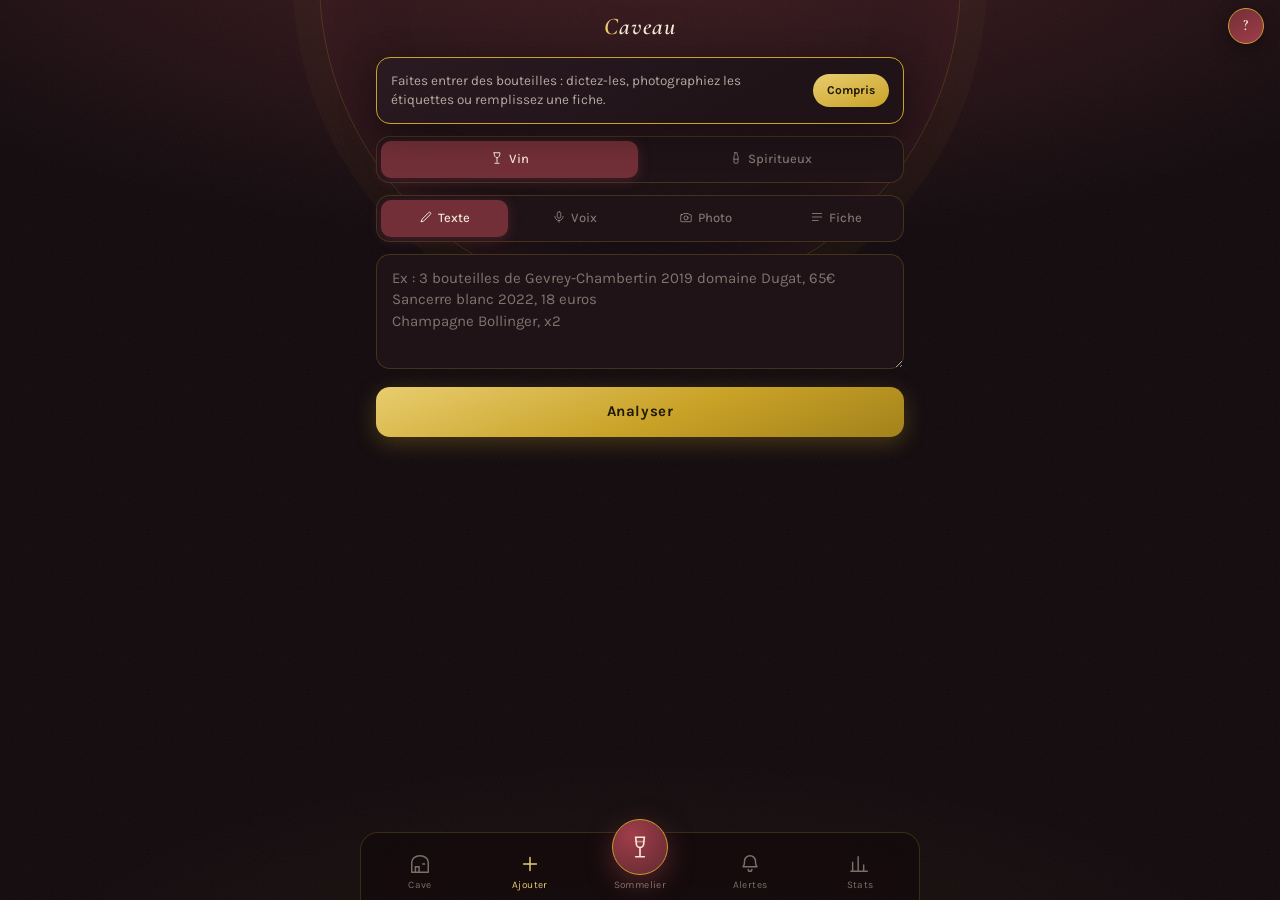
==== commit b72c5011: "feat: Sommelier immersif — vraie simulation de fluide plein écran - js/fluide-sim.js : simulation Na" ====
--- a/index.html
+++ b/index.html
@@ -46,7 +46,6 @@
 
   <!-- ═══ AJOUTER ═══ -->
   <section class="ecran" id="ecran-ajouter" hidden>
-    <h2 class="titre-ecran">Faire entrer<br><em>en cave</em></h2>
     <div class="segmente" id="categorie-ajout">
       <button class="seg actif" data-cat="vin"><svg viewBox="0 0 24 24" width="14" height="14" fill="none" stroke="currentColor" stroke-width="1.7" stroke-linecap="round" stroke-linejoin="round"><path d="M7 3h10c0 5.2-2 8.5-5 8.5S7 8.2 7 3Z"/><path d="M12 11.5V19M8.5 21h7"/></svg> Vin</button>
       <button class="seg" data-cat="spiritueux"><svg viewBox="0 0 24 24" width="14" height="14" fill="none" stroke="currentColor" stroke-width="1.7" stroke-linecap="round" stroke-linejoin="round"><path d="M10 3h4v3.5L15.5 9v10a2 2 0 0 1-2 2h-3a2 2 0 0 1-2-2V9L10 6.5V3Z"/><path d="M8.5 14h7"/></svg> Spiritueux</button>
@@ -125,32 +124,35 @@
 
   <!-- ═══ SOMMELIER ═══ -->
   <section class="ecran" id="ecran-sommelier" hidden>
-    <h2 class="titre-ecran">Qu'est-ce qu'on<br><em>mange ce soir ?</em></h2>
-
-    <!-- L'orbe : le « corps » du sommelier. Tap → dictée, le visuel réagit à la voix. -->
-    <div class="orbe-scene" id="orbe-scene">
-      <button class="orbe" id="orbe" data-etat="repos" aria-label="Parler au sommelier">
-        <span class="orbe-onde"></span>
-        <span class="orbe-onde onde-2"></span>
-        <span class="orbe-halo"></span>
-        <span class="orbe-coeur"></span>
-        <span class="orbe-verre"></span>
-        <svg class="orbe-icone" viewBox="0 0 24 24" width="26" height="26" fill="none" stroke="currentColor" stroke-width="1.6" stroke-linecap="round"><rect x="9" y="3" width="6" height="11" rx="3"/><path d="M5 11a7 7 0 0 0 14 0M12 18v3"/></svg>
-      </button>
-      <p class="orbe-statut" id="orbe-statut">Touchez l'orbe et dites votre repas</p>
-      <p class="orbe-transcript" id="orbe-transcript" aria-live="polite"></p>
-    </div>
-
-    <div class="segmente" id="occasions">
-      <button class="seg" data-occ="semaine">Semaine</button>
-      <button class="seg actif" data-occ="weekend">Week-end</button>
-      <button class="seg" data-occ="grande">Grande occasion</button>
-    </div>
-
-    <!-- Inspirations dérivées du contenu réel de la cave : un tap = une reco -->
-    <div class="chips-inspi" id="chips-inspi"></div>
-
-    <button class="btn-discret lien-ecrire" id="lien-ecrire">ou écrivez votre repas</button>
+    <!-- Scène immersive : la simulation fluide occupe presque tout l'écran.
+         Tap sur la matière → dictée ; glisser → remous (interaction native). -->
+    <div class="scene-fluide" id="orbe-scene">
+      <div class="toile-fluide" id="orbe" data-etat="repos" role="button" aria-label="Parler au sommelier" tabindex="0">
+        <canvas class="fluide-canvas"></canvas>
+      </div>
+      <p class="fluide-statut" id="orbe-statut">Touchez la matière et dites votre repas</p>
+      <!-- la transcription apparaît en sous-titres, comme au cinéma -->
+      <div class="sous-titres" id="orbe-transcript" aria-live="polite"></div>
+      <div class="fluide-outils">
+        <div class="chips-inspi" id="chips-inspi"></div>
+        <div class="segmente segmente-verre" id="occasions">
+          <button class="seg" data-occ="semaine">Semaine</button>
+          <button class="seg actif" data-occ="weekend">Week-end</button>
+          <button class="seg" data-occ="grande">Grande occasion</button>
+        </div>
+        <div class="rangee-outils">
+          <button class="outil-pilule" id="lien-ecrire">
+            <svg viewBox="0 0 24 24" width="14" height="14" fill="none" stroke="currentColor" stroke-width="1.7" stroke-linecap="round" stroke-linejoin="round"><path d="M4 20l1-4L16.5 4.5a2.12 2.12 0 0 1 3 3L8 19l-4 1Z"/></svg>
+            Écrire
+          </button>
+          <button class="outil-pilule" id="btn-surprise">
+            <svg viewBox="0 0 24 24" width="14" height="14" fill="none" stroke="currentColor" stroke-width="1.6" stroke-linejoin="round"><rect x="4" y="4" width="16" height="16" rx="3.5"/><circle cx="9" cy="9" r="1.15" fill="currentColor" stroke="none"/><circle cx="15" cy="9" r="1.15" fill="currentColor" stroke="none"/><circle cx="9" cy="15" r="1.15" fill="currentColor" stroke="none"/><circle cx="15" cy="15" r="1.15" fill="currentColor" stroke="none"/></svg>
+            Surprise
+          </button>
+        </div>
+      </div>
+    </div>
+
     <div class="champ-repas" id="bloc-ecrire" hidden>
       <textarea id="saisie-repas" rows="2" placeholder="Ex : côte de bœuf grillée et cèpes…"></textarea>
       <button class="micro-mini btn-envoi" id="btn-conseiller" aria-label="Demander conseil">
@@ -158,18 +160,12 @@
       </button>
     </div>
 
-    <button class="btn-fantome" id="btn-surprise">
-      <svg viewBox="0 0 24 24" width="15" height="15" fill="none" stroke="currentColor" stroke-width="1.6" stroke-linejoin="round"><rect x="4" y="4" width="16" height="16" rx="3.5"/><circle cx="9" cy="9" r="1.15" fill="currentColor" stroke="none"/><circle cx="15" cy="9" r="1.15" fill="currentColor" stroke="none"/><circle cx="9" cy="15" r="1.15" fill="currentColor" stroke="none"/><circle cx="15" cy="15" r="1.15" fill="currentColor" stroke="none"/></svg>
-      Ce soir je bois quoi ?
-    </button>
-
     <div id="resultats-sommelier"></div>
     <div class="historique-sommelier" id="historique-sommelier"></div>
   </section>
 
   <!-- ═══ ALERTES ═══ -->
   <section class="ecran" id="ecran-alertes" hidden>
-    <h2 class="titre-ecran">Veilles &<br><em>rachats malins</em></h2>
     <div id="liste-alertes"></div>
     <h3 class="sous-titre">Mes veilles</h3>
     <div id="liste-veilles"></div>
@@ -187,7 +183,6 @@
 
   <!-- ═══ STATS ═══ -->
   <section class="ecran" id="ecran-stats" hidden>
-    <h2 class="titre-ecran">L'état de<br><em>la cave</em></h2>
     <div class="segmente" id="vue-stats">
       <button class="seg actif" data-vue="chiffres">Chiffres</button>
       <button class="seg" data-vue="carte"><svg viewBox="0 0 24 24" width="14" height="14" fill="none" stroke="currentColor" stroke-width="1.7" stroke-linecap="round" stroke-linejoin="round"><path d="M9 4 3 6v14l6-2 6 2 6-2V4l-6 2-6-2Z"/><path d="M9 4v14M15 6v14"/></svg> Carte</button>
--- a/css/style.css
+++ b/css/style.css
@@ -23,6 +23,67 @@
   --nav-h: calc(64px + env(safe-area-inset-bottom, 0px));
 }
 
+/* ═══ Thème clair — « salon de dégustation » ═══
+   Parchemin chaud, encre lie-de-vin, or assombri pour rester lisible
+   (contraste ≥ 4.5:1). La voûte devient une lumière de fin d'après-midi. */
+html[data-theme="clair"] {
+  color-scheme: light;
+  --encre: #f2e9d7;
+  --surface: #fdf8ec;
+  --surface-2: #f7efdc;
+  --bordeaux: #722f37;
+  --bordeaux-vif: #93333f;
+  --or: #a07a14;
+  --or-clair: #8a6712;
+  --creme: #2c161c;
+  --creme-70: rgba(44, 22, 28, .74);
+  --creme-45: rgba(44, 22, 28, .54);
+  --trait: rgba(138, 103, 18, .30);
+  --vert: #3f7141;
+  --rouge-vif: #b23329;
+}
+html[data-theme="clair"] .voute {
+  background:
+    radial-gradient(120% 65% at 50% -12%, rgba(114, 47, 55, .14), transparent 60%),
+    radial-gradient(90% 50% at 50% 112%, rgba(160, 122, 20, .10), transparent 55%),
+    var(--encre);
+}
+html[data-theme="clair"] .voute::before { opacity: .035; }
+html[data-theme="clair"] .voute::after {
+  box-shadow: 0 0 0 26px rgba(138, 103, 18, .05), 0 0 80px rgba(114, 47, 55, .08) inset;
+}
+/* les boutons d'or gardent leur éclat d'origine (texte sombre dessus) */
+html[data-theme="clair"] .btn-or,
+html[data-theme="clair"] .btn-envoi {
+  background: linear-gradient(160deg, #e8cd6f, #c9a227 55%, #a3821c);
+}
+/* tout ce qui pose du texte crème sur fond bordeaux reste crème */
+html[data-theme="clair"] .seg.actif,
+html[data-theme="clair"] .pastille-sommelier,
+html[data-theme="clair"] .avatar-entete,
+html[data-theme="clair"] .orbe,
+html[data-theme="clair"] .feuille-fermer:active { color: #f3ead8; }
+/* surfaces translucides : ivoire dépoli au lieu de noir dépoli */
+html[data-theme="clair"] .nav { background: rgba(248, 241, 226, .74); }
+html[data-theme="clair"] .feuille { background: rgba(251, 245, 232, .93); }
+html[data-theme="clair"] .feuille-poignee { background: rgba(251, 245, 232, .95); }
+html[data-theme="clair"] .chip-inspi { background: rgba(255, 252, 244, .72); }
+html[data-theme="clair"] .carte-retour { background: rgba(252, 248, 236, .82); color: var(--or-clair); }
+html[data-theme="clair"] .reco-anneau .fond { stroke: rgba(44, 22, 28, .12); }
+html[data-theme="clair"] .cachet-jeune { background: rgba(44, 22, 28, .05); }
+html[data-theme="clair"] .bulle-corps { fill: rgba(252, 248, 236, .92); }
+html[data-theme="clair"] .bulle-nom { stroke: rgba(246, 238, 221, .92); }
+html[data-theme="clair"] .carte-cadre {
+  background:
+    radial-gradient(120% 90% at 50% 0%, rgba(114, 47, 55, .10), transparent 65%),
+    var(--encre);
+}
+html[data-theme="clair"] .toast { box-shadow: 0 8px 30px rgba(60, 35, 20, .25); }
+html[data-theme="clair"] .profil-plan-pastille { background: rgba(44, 22, 28, .05); }
+html[data-theme="clair"] .profil-plan-pastille.pre { background: linear-gradient(160deg, #e8cd6f, #c9a227); border-color: #c9a227; }
+html[data-theme="clair"] .ligne-toggle { border-bottom-color: rgba(44, 22, 28, .08); }
+html[data-theme="clair"] .avance { border-top-color: rgba(44, 22, 28, .08); }
+
 * { box-sizing: border-box; margin: 0; padding: 0; -webkit-tap-highlight-color: transparent; }
 [hidden] { display: none !important; }
 
@@ -75,10 +136,11 @@
 }
 
 /* ─── En-tête ─── */
-.entete { position: relative; text-align: center; padding: calc(20px + env(safe-area-inset-top, 0px)) 16px 4px; }
+/* En-tête compact : la marque s'efface devant le contenu */
+.entete { position: relative; text-align: center; padding: calc(10px + env(safe-area-inset-top, 0px)) 16px 2px; }
 .avatar-entete {
-  position: absolute; top: calc(18px + env(safe-area-inset-top, 0px)); right: 16px;
-  width: 42px; height: 42px; border-radius: 50%; z-index: 2;
+  position: absolute; top: calc(8px + env(safe-area-inset-top, 0px)); right: 16px;
+  width: 36px; height: 36px; border-radius: 50%; z-index: 2;
   background: linear-gradient(150deg, var(--bordeaux), var(--bordeaux-vif));
   background-size: cover; background-position: center;
   border: 1.5px solid var(--or); color: var(--creme);
@@ -91,15 +153,12 @@
 .avatar-entete:active { transform: scale(.92); }
 .marque {
   font-family: var(--serif); font-style: italic; font-weight: 600;
-  font-size: 42px; letter-spacing: .04em; color: var(--creme);
+  font-size: 24px; letter-spacing: .04em; color: var(--creme);
   text-shadow: 0 2px 30px rgba(201, 162, 39, .35);
   animation: lueur 4.5s ease-in-out infinite alternate;
 }
 .marque::first-letter { color: var(--or-clair); }
-.devise {
-  font-size: 11px; letter-spacing: .35em; text-transform: uppercase;
-  color: var(--creme-45); margin-top: 2px;
-}
+.devise { display: none; }
 @keyframes lueur {
   from { text-shadow: 0 2px 26px rgba(201, 162, 39, .25); }
   to   { text-shadow: 0 2px 40px rgba(201, 162, 39, .5); }
@@ -361,83 +420,84 @@
 .plus-details summary::before { content: '▸ '; color: var(--or); }
 .plus-details[open] summary::before { content: '▾ '; }
 
-/* ═══ Sommelier — l'orbe vocale ═══
-   Toute la réactivité passe par --vol (0..1), posée en JS par orbe.js :
-   le cœur gonfle, le halo s'intensifie. Les états (data-etat) pilotent
-   respiration, ondes d'écoute et rotation de réflexion. */
-.orbe-scene {
-  display: flex; flex-direction: column; align-items: center;
-  padding: 10px 0 4px;
-  transition: transform .5s cubic-bezier(.22, 1.18, .36, 1), margin .4s ease;
-}
-/* après une réponse, l'orbe se condense pour laisser la place aux recos */
-.orbe-scene.compacte { transform: scale(.62); margin: -28px 0 -34px; }
-.orbe {
-  --vol: 0;
-  position: relative; width: 158px; height: 158px; flex: none;
-  border-radius: 50%; color: var(--creme);
-  -webkit-user-select: none; user-select: none;
-}
-.orbe > * { position: absolute; border-radius: 50%; pointer-events: none; }
-.orbe-coeur {
-  inset: 14%;
-  background:
-    radial-gradient(circle at 36% 30%, rgba(232, 205, 111, .5), transparent 42%),
-    radial-gradient(circle at 64% 72%, var(--bordeaux-vif), var(--bordeaux) 58%, #4a1d24 100%);
-  transform: scale(calc(1 + var(--vol) * .24));
-  transition: transform .08s linear;
-  box-shadow: inset 0 -8px 22px rgba(0, 0, 0, .35);
-}
-.orbe-verre {
-  inset: 6%;
-  border: 1px solid rgba(232, 205, 111, .35);
-  background:
-    radial-gradient(circle at 30% 24%, rgba(255, 255, 255, .16), transparent 46%),
-    radial-gradient(circle at 70% 85%, rgba(201, 162, 39, .1), transparent 50%);
-}
-.orbe-halo {
-  inset: -16%;
-  background: radial-gradient(circle, rgba(201, 162, 39, .5), transparent 62%);
-  filter: blur(14px);
-  opacity: calc(.3 + var(--vol) * .7);
-  transform: scale(calc(1 + var(--vol) * .18));
-  transition: opacity .1s linear, transform .1s linear;
-}
-.orbe-onde { inset: 0; border: 1.5px solid rgba(201, 162, 39, .55); opacity: 0; }
-.orbe-icone {
-  position: absolute; left: 50%; top: 50%; translate: -50% -50%;
-  filter: drop-shadow(0 2px 6px rgba(0, 0, 0, .5));
-  transition: opacity .25s;
-}
-/* repos : respiration lente */
-.orbe[data-etat="repos"] .orbe-coeur { animation: respire 4.6s ease-in-out infinite; }
-@keyframes respire {
-  0%, 100% { transform: scale(1); }
-  50% { transform: scale(1.05); }
-}
-/* écoute : ondes concentriques qui s'échappent */
-.orbe[data-etat="ecoute"] .orbe-onde { animation: onde 2.2s ease-out infinite; }
-.orbe[data-etat="ecoute"] .onde-2 { animation-delay: 1.1s; }
-@keyframes onde {
-  from { transform: scale(.9); opacity: .8; }
-  to { transform: scale(1.55); opacity: 0; }
-}
-/* réflexion : l'orbe « tourne » — un reflet doré orbite autour du cœur */
-.orbe[data-etat="reflexion"] .orbe-verre {
-  background: conic-gradient(from 0deg, transparent 70%, rgba(232, 205, 111, .5) 88%, transparent 100%);
-  animation: orbite 1.4s linear infinite;
-}
-.orbe[data-etat="reflexion"] .orbe-icone { opacity: 0; }
-.orbe[data-etat="reflexion"] .orbe-coeur { animation: respire 1.2s ease-in-out infinite; }
-@keyframes orbite { to { transform: rotate(360deg); } }
-.orbe:active .orbe-coeur { transform: scale(.94); }
-.orbe-statut { margin-top: 14px; font-size: 13px; color: var(--creme-45); text-align: center; min-height: 18px; }
-.orbe-transcript {
-  font-family: var(--serif); font-style: italic; font-size: 19px; line-height: 1.3;
-  color: var(--or-clair); text-align: center; margin: 6px 10px 0;
-  min-height: 0; overflow-wrap: anywhere;
-}
-.orbe-transcript:empty { display: none; }
+/* ═══ Sommelier — scène fluide immersive ═══
+   La simulation Navier-Stokes (fluide-sim.js) occupe presque tout l'écran ;
+   statut, sous-titres et outils flottent en surimpression. */
+.scene-fluide {
+  position: relative;
+  height: calc(100dvh - var(--nav-h) - 88px);
+  min-height: 400px;
+  margin: -10px -16px 12px; /* pleine largeur : annule le padding de main */
+  overflow: hidden;
+  transition: height .55s cubic-bezier(.22, 1.12, .36, 1);
+}
+/* après une réponse, la scène se condense pour laisser place aux bouteilles */
+.scene-fluide.compacte { height: 30dvh; min-height: 210px; }
+.scene-fluide.compacte .fluide-outils { opacity: 0; pointer-events: none; }
+.toile-fluide { position: absolute; inset: 0; cursor: pointer; -webkit-user-select: none; user-select: none; }
+.fluide-canvas { display: block; width: 100%; height: 100%; }
+.fluide-statut {
+  position: absolute; top: 10px; left: 0; right: 0; z-index: 2;
+  text-align: center; font-size: 12px; letter-spacing: .03em;
+  color: var(--creme-45); pointer-events: none;
+}
+/* sous-titres de cinéma : la transcription se pose sur la matière */
+.sous-titres {
+  position: absolute; left: 16px; right: 16px; bottom: 186px; z-index: 2;
+  text-align: center; pointer-events: none;
+  font-family: var(--serif); font-style: italic; font-weight: 600;
+  font-size: 22px; line-height: 1.25; overflow-wrap: anywhere;
+  color: var(--creme);
+  text-shadow: 0 1px 3px var(--encre), 0 0 14px var(--encre), 0 0 30px var(--encre);
+}
+.sous-titres:empty { display: none; }
+/* outils en surimpression : verre dépoli sur la matière */
+.fluide-outils {
+  position: absolute; left: 10px; right: 10px; bottom: 10px; z-index: 3;
+  display: flex; flex-direction: column; gap: 8px;
+  transition: opacity .3s;
+}
+.fluide-outils .chips-inspi {
+  flex-wrap: nowrap; overflow-x: auto; justify-content: flex-start;
+  margin: 0; padding-bottom: 2px; scrollbar-width: none;
+}
+.fluide-outils .chips-inspi::-webkit-scrollbar { display: none; }
+.fluide-outils .chip-inspi { flex: none; backdrop-filter: blur(10px); }
+.segmente-verre {
+  margin: 0; background: rgba(18, 10, 13, .45);
+  backdrop-filter: blur(14px); -webkit-backdrop-filter: blur(14px);
+}
+.rangee-outils { display: flex; gap: 8px; }
+.outil-pilule {
+  flex: 1; display: inline-flex; align-items: center; justify-content: center; gap: 6px;
+  padding: 11px; border-radius: 999px; font-size: 13px;
+  color: var(--creme-70); border: 1px solid var(--trait);
+  background: rgba(18, 10, 13, .45);
+  backdrop-filter: blur(10px); -webkit-backdrop-filter: blur(10px);
+}
+.outil-pilule:active { border-color: var(--or); color: var(--or-clair); }
+html[data-theme="clair"] .segmente-verre,
+html[data-theme="clair"] .outil-pilule { background: rgba(252, 246, 233, .55); }
+
+/* bulle d'onboarding : première visite d'un écran */
+.bulle-onboard {
+  display: flex; align-items: center; gap: 12px;
+  background: linear-gradient(150deg, var(--surface-2), var(--surface) 70%);
+  border: 1px solid var(--or); border-radius: var(--rayon);
+  padding: 13px 14px; margin-bottom: 12px;
+  box-shadow: 0 10px 34px rgba(0, 0, 0, .35);
+  animation: entree .4s ease both;
+  position: relative; z-index: 4;
+}
+.bulle-onboard p { flex: 1; font-size: 13.5px; line-height: 1.45; color: var(--creme-70); }
+.bulle-onboard button {
+  flex: none; font-size: 12px; font-weight: 700; color: #221806;
+  background: linear-gradient(160deg, #e8cd6f, #c9a227);
+  border-radius: 999px; padding: 8px 14px;
+}
+.bulle-onboard.sortie { transition: opacity .3s, transform .3s; opacity: 0; transform: translateY(-8px); }
+/* sur la scène fluide, la bulle flotte en surimpression */
+.scene-fluide .bulle-onboard { position: absolute; top: 34px; left: 14px; right: 14px; margin: 0; }
 
 /* chips d'inspiration */
 .chips-inspi { display: flex; flex-wrap: wrap; gap: 8px; justify-content: center; margin: 4px 0 2px; }
@@ -823,7 +883,7 @@
 @media (prefers-reduced-motion: reduce) {
   .ecran, .carte, .feuille, .toast, .nav-item.actif > svg, .marque,
   .jauge .rempli, .reco, .reco-squelette, .reco-anneau .jauge,
-  .orbe-coeur, .orbe-onde, .orbe-verre { animation: none !important; }
-  .orbe-coeur, .orbe-halo { transform: none !important; }
+  .bulle { animation: none !important; }
   .orbe-scene { transition: none; }
-}
+  /* la simulation fluide se fige d'elle-même (une seule image) — orbe-fluide.js */
+}
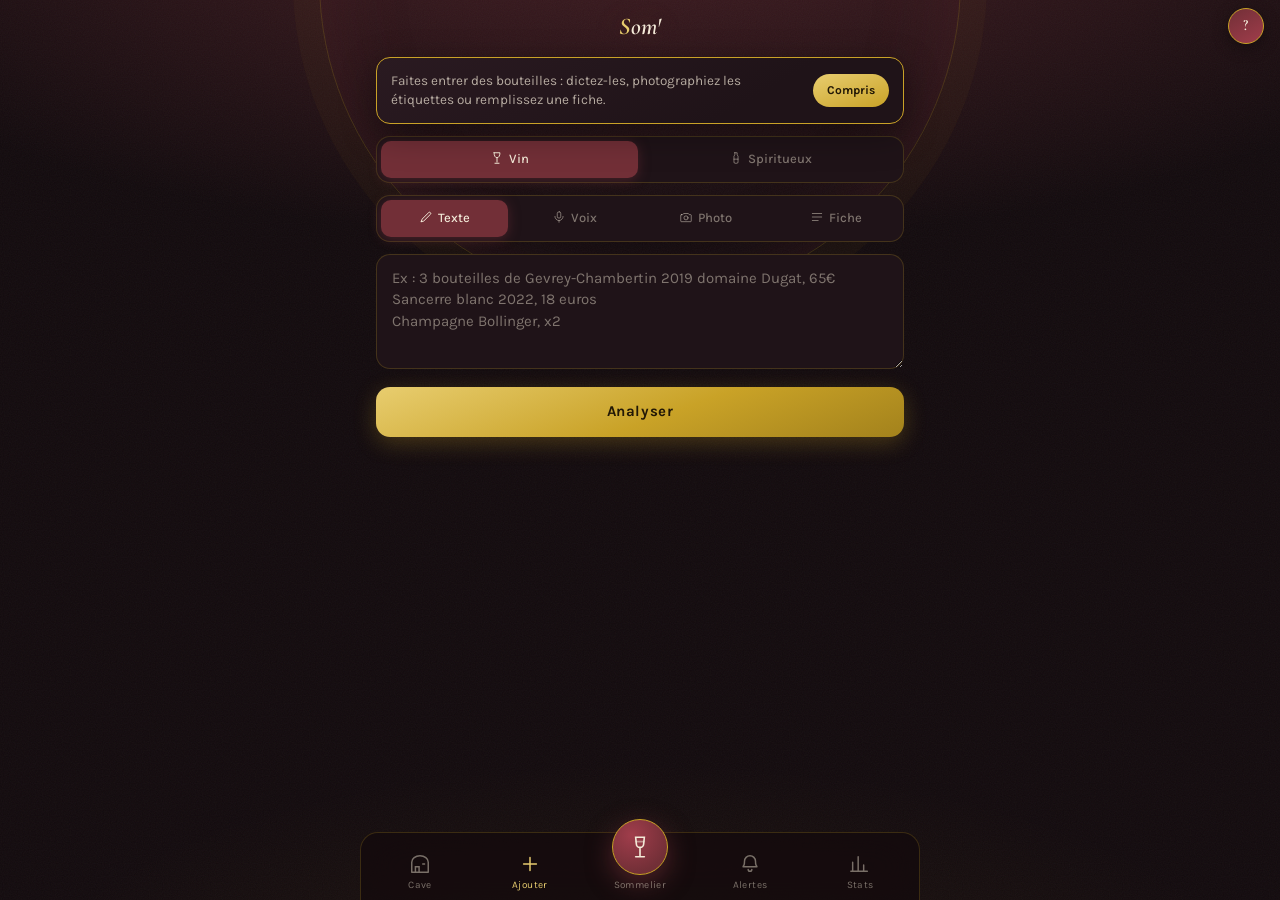
==== commit a17f15f6: "feat: écoute continue (fin de phrase au silence) + l'app devient « Som' » - dicter() : mode continu " ====
--- a/index.html
+++ b/index.html
@@ -3,7 +3,7 @@
 <head>
 <meta charset="utf-8">
 <meta name="viewport" content="width=device-width, initial-scale=1, viewport-fit=cover">
-<title>Caveau — Parlez à votre cave</title>
+<title>Som' — Parlez à votre cave</title>
 <meta name="description" content="Votre cave à vin vous parle : inventaire à la voix, accords mets-vins, alertes et rachats malins.">
 <meta name="theme-color" content="#120a0d">
 <link rel="manifest" href="manifest.webmanifest">
@@ -23,7 +23,7 @@
     <span id="avatar-init">XG</span>
   </button>
   <div class="entete-arche">
-    <h1 class="marque">Caveau</h1>
+    <h1 class="marque">Som'</h1>
     <p class="devise">— votre cave vous parle —</p>
   </div>
 </header>
@@ -130,16 +130,25 @@
       <div class="toile-fluide" id="orbe" data-etat="repos" role="button" aria-label="Parler au sommelier" tabindex="0">
         <canvas class="fluide-canvas"></canvas>
       </div>
-      <p class="fluide-statut" id="orbe-statut">Touchez la matière et dites votre repas</p>
+      <p class="fluide-statut" id="orbe-statut">Touchez le micro et dites votre repas</p>
       <!-- la transcription apparaît en sous-titres, comme au cinéma -->
       <div class="sous-titres" id="orbe-transcript" aria-live="polite"></div>
       <div class="fluide-outils">
+        <!-- LE bouton : parler au sommelier (le tap sur l'encre ne sert qu'à jouer) -->
+        <button class="micro-fluide" id="btn-micro-sommelier" aria-label="Parler au sommelier">
+          <svg viewBox="0 0 24 24" width="26" height="26" fill="none" stroke="currentColor" stroke-width="1.7" stroke-linecap="round"><rect x="9" y="3" width="6" height="11" rx="3"/><path d="M5 11a7 7 0 0 0 14 0M12 18v3"/></svg>
+        </button>
         <div class="chips-inspi" id="chips-inspi"></div>
         <div class="segmente segmente-verre" id="occasions">
           <button class="seg" data-occ="semaine">Semaine</button>
           <button class="seg actif" data-occ="weekend">Week-end</button>
           <button class="seg" data-occ="grande">Grande occasion</button>
         </div>
+        <label class="budget-fluide">
+          <span>Budget</span>
+          <input type="range" id="budget-max" min="10" max="210" step="10" value="210">
+          <b id="budget-aff">libre</b>
+        </label>
         <div class="rangee-outils">
           <button class="outil-pilule" id="lien-ecrire">
             <svg viewBox="0 0 24 24" width="14" height="14" fill="none" stroke="currentColor" stroke-width="1.7" stroke-linecap="round" stroke-linejoin="round"><path d="M4 20l1-4L16.5 4.5a2.12 2.12 0 0 1 3 3L8 19l-4 1Z"/></svg>
--- a/css/style.css
+++ b/css/style.css
@@ -467,6 +467,42 @@
   margin: 0; background: rgba(18, 10, 13, .45);
   backdrop-filter: blur(14px); -webkit-backdrop-filter: blur(14px);
 }
+/* LE bouton micro : flotte au-dessus des outils, pulse en écoute */
+.micro-fluide {
+  align-self: center;
+  width: 64px; height: 64px; border-radius: 50%;
+  display: grid; place-items: center;
+  background: radial-gradient(circle at 35% 28%, var(--bordeaux-vif), var(--bordeaux) 72%);
+  border: 1.5px solid var(--or); color: #f3ead8;
+  box-shadow: 0 10px 30px rgba(114, 47, 55, .55), 0 0 0 0 rgba(201, 162, 39, .4);
+  margin-bottom: 2px;
+  transition: transform .15s;
+}
+.micro-fluide:active { transform: scale(.92); }
+.toile-fluide[data-etat="ecoute"] ~ .fluide-outils .micro-fluide,
+.scene-fluide:has(.toile-fluide[data-etat="ecoute"]) .micro-fluide {
+  animation: micro-pulse 1.6s ease-out infinite;
+  border-color: var(--or-clair);
+}
+@keyframes micro-pulse {
+  0% { box-shadow: 0 10px 30px rgba(114, 47, 55, .55), 0 0 0 0 rgba(201, 162, 39, .45); }
+  100% { box-shadow: 0 10px 30px rgba(114, 47, 55, .55), 0 0 0 26px rgba(201, 162, 39, 0); }
+}
+
+/* slider budget : ligne de verre discrète */
+.budget-fluide {
+  display: flex; align-items: center; gap: 10px;
+  padding: 9px 14px; border-radius: 999px;
+  border: 1px solid var(--trait);
+  background: rgba(18, 10, 13, .45);
+  backdrop-filter: blur(10px); -webkit-backdrop-filter: blur(10px);
+  font-size: 12px; color: var(--creme-45);
+}
+.budget-fluide b { min-width: 52px; text-align: right; color: var(--or-clair); font-size: 13px; }
+.budget-fluide input[type="range"] { flex: 1; height: 5px; }
+.budget-fluide input[type="range"]::-webkit-slider-thumb { width: 18px; height: 18px; }
+html[data-theme="clair"] .budget-fluide { background: rgba(252, 246, 233, .55); }
+
 .rangee-outils { display: flex; gap: 8px; }
 .outil-pilule {
   flex: 1; display: inline-flex; align-items: center; justify-content: center; gap: 6px;
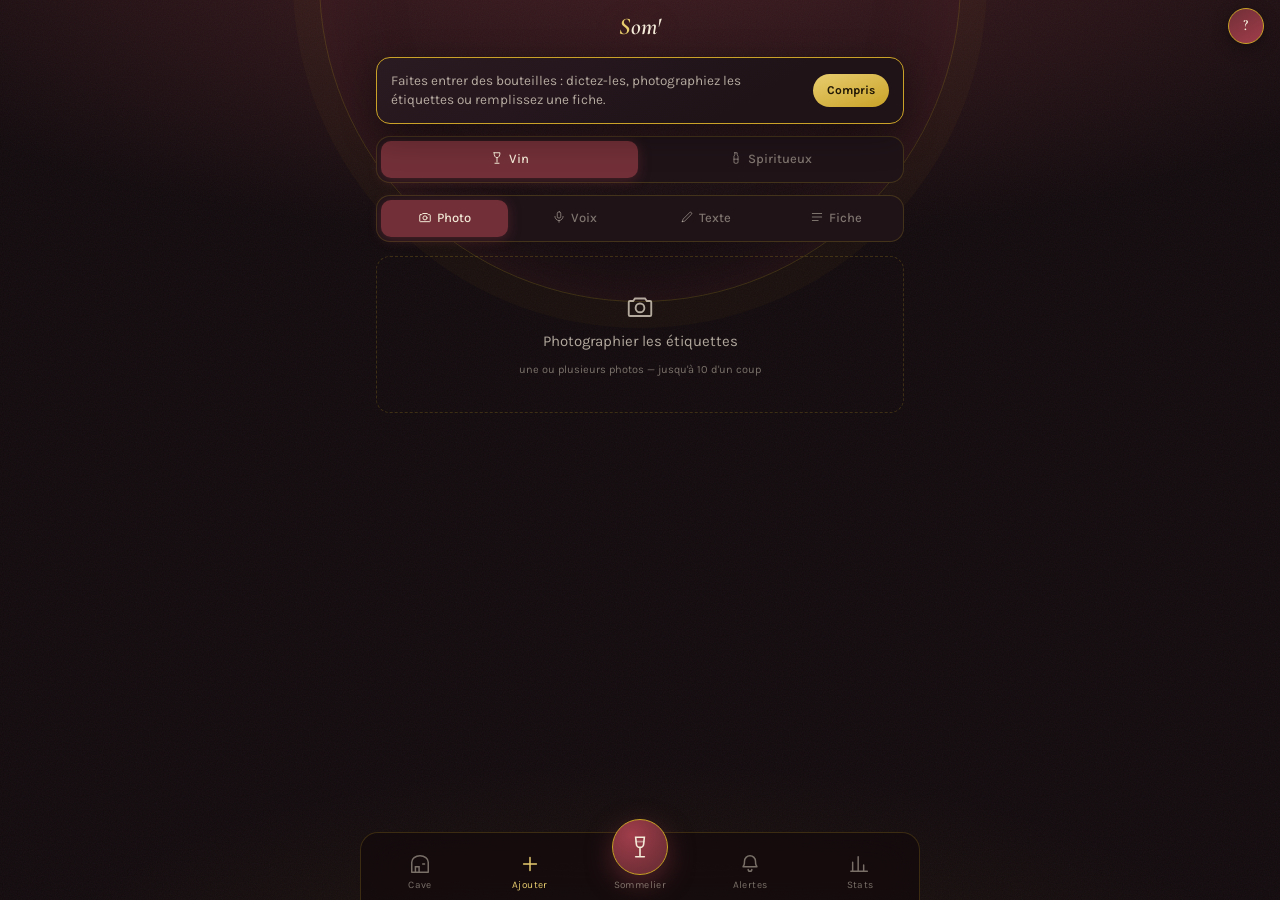
==== commit 292156ae: "feat: UX fiches — photo par défaut, format ajout, slider note, micro inline, layout mobile - Onglet " ====
--- a/index.html
+++ b/index.html
@@ -51,13 +51,13 @@
       <button class="seg" data-cat="spiritueux"><svg viewBox="0 0 24 24" width="14" height="14" fill="none" stroke="currentColor" stroke-width="1.7" stroke-linecap="round" stroke-linejoin="round"><path d="M10 3h4v3.5L15.5 9v10a2 2 0 0 1-2 2h-3a2 2 0 0 1-2-2V9L10 6.5V3Z"/><path d="M8.5 14h7"/></svg> Spiritueux</button>
     </div>
     <div class="segmente" id="modes-ajout">
-      <button class="seg actif" data-mode="texte"><svg viewBox="0 0 24 24" width="14" height="14" fill="none" stroke="currentColor" stroke-width="1.7" stroke-linecap="round" stroke-linejoin="round"><path d="M4 20l1-4L16.5 4.5a2.12 2.12 0 0 1 3 3L8 19l-4 1Z"/></svg> Texte</button>
+      <button class="seg actif" data-mode="photo"><svg viewBox="0 0 24 24" width="14" height="14" fill="none" stroke="currentColor" stroke-width="1.7" stroke-linecap="round" stroke-linejoin="round"><path d="M4 8h2.5L8 6h8l1.5 2H20a1 1 0 0 1 1 1v10a1 1 0 0 1-1 1H4a1 1 0 0 1-1-1V9a1 1 0 0 1 1-1Z"/><circle cx="12" cy="13.5" r="3.5"/></svg> Photo</button>
       <button class="seg" data-mode="voix"><svg viewBox="0 0 24 24" width="14" height="14" fill="none" stroke="currentColor" stroke-width="1.7" stroke-linecap="round"><rect x="9" y="3" width="6" height="11" rx="3"/><path d="M5 11a7 7 0 0 0 14 0M12 18v3"/></svg> Voix</button>
-      <button class="seg" data-mode="photo"><svg viewBox="0 0 24 24" width="14" height="14" fill="none" stroke="currentColor" stroke-width="1.7" stroke-linecap="round" stroke-linejoin="round"><path d="M4 8h2.5L8 6h8l1.5 2H20a1 1 0 0 1 1 1v10a1 1 0 0 1-1 1H4a1 1 0 0 1-1-1V9a1 1 0 0 1 1-1Z"/><circle cx="12" cy="13.5" r="3.5"/></svg> Photo</button>
+      <button class="seg" data-mode="texte"><svg viewBox="0 0 24 24" width="14" height="14" fill="none" stroke="currentColor" stroke-width="1.7" stroke-linecap="round" stroke-linejoin="round"><path d="M4 20l1-4L16.5 4.5a2.12 2.12 0 0 1 3 3L8 19l-4 1Z"/></svg> Texte</button>
       <button class="seg" data-mode="forme"><svg viewBox="0 0 24 24" width="14" height="14" fill="none" stroke="currentColor" stroke-width="1.7" stroke-linecap="round"><path d="M4 6h16M4 12h16M4 18h10"/></svg> Fiche</button>
     </div>
 
-    <div class="mode-panneau" id="panneau-texte">
+    <div class="mode-panneau" id="panneau-texte" hidden>
       <textarea id="saisie-texte" rows="4" placeholder="Ex : 3 bouteilles de Gevrey-Chambertin 2019 domaine Dugat, 65€&#10;Sancerre blanc 2022, 18 euros&#10;Champagne Bollinger, x2"></textarea>
       <button class="btn-or" id="btn-analyser-texte">Analyser</button>
     </div>
@@ -70,7 +70,7 @@
       <p class="transcript" id="transcript-ajout"></p>
     </div>
 
-    <div class="mode-panneau" id="panneau-photo" hidden>
+    <div class="mode-panneau" id="panneau-photo">
       <label class="zone-photo" for="input-photo">
         <svg viewBox="0 0 24 24" width="30" height="30" fill="none" stroke="currentColor" stroke-width="1.5" stroke-linecap="round"><path d="M4 8h2.5L8 6h8l1.5 2H20a1 1 0 0 1 1 1v10a1 1 0 0 1-1 1H4a1 1 0 0 1-1-1V9a1 1 0 0 1 1-1Z"/><circle cx="12" cy="13.5" r="3.5"/></svg>
         <span>Photographier les étiquettes</span>
@@ -97,6 +97,7 @@
       <div class="ligne-form">
         <div style="flex:1"><label>Prix (€)</label><input id="fv-prix" type="number" step="0.5"></div>
         <div style="flex:1"><label>Quantité</label><input id="fv-qty" type="number" min="1" value="1"></div>
+        <div style="flex:1"><label>Format</label><select id="fv-format"></select></div>
       </div>
       <button class="btn-or" id="btn-analyser-fiche-vin">Analyser</button>
     </div>
--- a/css/style.css
+++ b/css/style.css
@@ -441,16 +441,27 @@
   text-align: center; font-size: 12px; letter-spacing: .03em;
   color: var(--creme-45); pointer-events: none;
 }
-/* sous-titres de cinéma : la transcription se pose sur la matière */
+/* sous-titres de cinéma : 2 lignes visibles, le début s'efface par le
+   haut au fil de la parole ; boîte discrète, défilable au doigt pour
+   relire toute la phrase */
 .sous-titres {
-  position: absolute; left: 16px; right: 16px; bottom: 186px; z-index: 2;
-  text-align: center; pointer-events: none;
+  position: absolute; left: 22px; right: 22px; bottom: 296px; z-index: 2;
+  text-align: center;
   font-family: var(--serif); font-style: italic; font-weight: 600;
-  font-size: 22px; line-height: 1.25; overflow-wrap: anywhere;
+  font-size: 21px; line-height: 1.28; overflow-wrap: anywhere;
   color: var(--creme);
-  text-shadow: 0 1px 3px var(--encre), 0 0 14px var(--encre), 0 0 30px var(--encre);
-}
+  text-shadow: 0 1px 3px var(--encre), 0 0 14px var(--encre);
+  max-height: calc(2 * 1.28em + 16px); /* deux lignes + respiration */
+  overflow-y: auto; scrollbar-width: none;
+  background: rgba(18, 10, 13, .30);
+  backdrop-filter: blur(6px); -webkit-backdrop-filter: blur(6px);
+  border-radius: 12px; padding: 8px 14px;
+}
+.sous-titres::-webkit-scrollbar { display: none; }
 .sous-titres:empty { display: none; }
+html[data-theme="clair"] .sous-titres { background: rgba(252, 246, 233, .45); }
+/* scène condensée : le sous-titre (le repas demandé) se cale en bas */
+.scene-fluide.compacte .sous-titres { bottom: 12px; }
 /* outils en surimpression : verre dépoli sur la matière */
 .fluide-outils {
   position: absolute; left: 10px; right: 10px; bottom: 10px; z-index: 3;
@@ -569,11 +580,28 @@
   position: relative; overflow: hidden;
   background: linear-gradient(150deg, var(--surface-2), var(--surface));
   border: 1px solid var(--trait); border-radius: var(--rayon);
-  padding: 14px 14px 13px; margin-top: 12px;
+  padding: 14px 14px 13px 19px; margin-top: 12px;
   animation: entree .4s ease both;
+  cursor: pointer;
 }
 .reco:nth-child(2) { animation-delay: .08s; } .reco:nth-child(3) { animation-delay: .16s; }
-.reco.premier { border-color: rgba(201, 162, 39, .5); }
+.reco:active { opacity: .85; }
+
+/* bande couleur pleine hauteur sur le bord gauche */
+.reco::before {
+  content: ''; position: absolute; left: 0; top: 0; bottom: 0; width: 5px;
+}
+.reco.reco-c-rouge::before     { background: linear-gradient(180deg, #a03d4b, #5e2029); box-shadow: 3px 0 10px rgba(143,47,60,.55); }
+.reco.reco-c-blanc::before     { background: linear-gradient(180deg, #ecd98f, #b09a4a); box-shadow: 3px 0 10px rgba(214,193,120,.5); }
+.reco.reco-c-rosé::before      { background: linear-gradient(180deg, #eda7a0, #c06a66); box-shadow: 3px 0 10px rgba(217,139,135,.5); }
+.reco.reco-c-effervescent::before { background: linear-gradient(180deg, #f4ecc8, #c9bd8a); box-shadow: 3px 0 10px rgba(232,224,184,.4); }
+.reco.reco-c-moelleux::before  { background: linear-gradient(180deg, #eec45a, #ab7d18); box-shadow: 3px 0 10px rgba(238,196,90,.5); }
+.reco.reco-c-spirit::before    { background: linear-gradient(180deg, #d29a44, #8a5a1d); box-shadow: 3px 0 10px rgba(210,154,68,.5); }
+
+.reco.premier {
+  border-color: rgba(201, 162, 39, .5);
+  background: linear-gradient(135deg, rgba(201,162,39,.07) 0%, rgba(201,162,39,.02) 35%, var(--surface-2) 55%);
+}
 .reco-ruban {
   position: absolute; top: 0; right: 0;
   background: linear-gradient(160deg, var(--or-clair), var(--or));
@@ -582,27 +610,36 @@
   border-radius: 0 var(--rayon) 0 12px;
 }
 .reco-tete { display: flex; align-items: center; gap: 12px; }
-.reco-tete .carte-couleur { height: 50px; }
 .reco-corps { flex: 1; min-width: 0; }
-/* anneau de score : le cercle se remplit à l'insertion (dashoffset → cible inline) */
-.reco-anneau { position: relative; width: 46px; height: 46px; flex: none; }
+.reco-nom {
+  font-family: var(--serif); font-size: 17px; font-weight: 600; line-height: 1.2;
+  color: var(--creme); white-space: nowrap; overflow: hidden; text-overflow: ellipsis;
+}
+.reco-nom .mil { color: var(--or-clair); font-style: italic; font-weight: 400; }
+
+/* anneau de score : r=24, circonférence≈151 — se remplit de l'insertion */
+.reco-anneau { position: relative; width: 60px; height: 60px; flex: none; }
 .reco-anneau svg { transform: rotate(-90deg); }
-.reco-anneau .fond { fill: none; stroke: rgba(243, 234, 216, .12); stroke-width: 3; }
+.reco-anneau .fond { fill: none; stroke: rgba(243,234,216,.12); stroke-width: 3.5; }
 .reco-anneau .jauge {
-  fill: none; stroke: var(--or); stroke-width: 3; stroke-linecap: round;
-  animation: anneau 1s cubic-bezier(.2, .7, .3, 1) both .25s;
-}
-@keyframes anneau { from { stroke-dashoffset: 113; } }
+  fill: none; stroke: var(--or); stroke-width: 3.5; stroke-linecap: round;
+  animation: anneau 1.1s cubic-bezier(.2,.7,.3,1) both .2s;
+}
+@keyframes anneau { from { stroke-dashoffset: 151; } }
 .reco-pct {
-  position: absolute; inset: 0; display: grid; place-items: center;
-  font-size: 11px; font-weight: 700; color: var(--or-clair);
-}
+  position: absolute; inset: 0;
+  display: flex; flex-direction: column; align-items: center; justify-content: center;
+  gap: 1px;
+}
+.reco-pct b { font-size: 13px; font-weight: 700; color: var(--or-clair); line-height: 1; }
+.reco-pct small { font-size: 8px; letter-spacing: .06em; text-transform: uppercase; color: var(--creme-45); }
+
 .reco-texte { font-size: 14px; color: var(--creme-70); margin-top: 8px; line-height: 1.5; }
 .reco-actions { display: flex; gap: 8px; margin-top: 10px; }
 .reco-actions button {
   display: inline-flex; align-items: center; gap: 5px;
   font-size: 12px; padding: 7px 12px; border-radius: 999px;
-  border: 1px solid var(--trait); color: var(--or-clair);
+  border: 1px solid var(--trait); color: var(--or-clair); cursor: pointer;
 }
 .reco-actions button svg { flex: none; }
 
@@ -803,7 +840,15 @@
 .feuille .ligne { display: flex; gap: 8px; margin-top: 10px; }
 .feuille label { font-size: 11px; color: var(--creme-45); display: block; margin-bottom: 3px; }
 .feuille .actions { display: flex; gap: 8px; margin-top: 16px; }
-.feuille .actions .btn-or { margin-top: 0; }
+.feuille .actions .btn-or, .feuille .actions .btn-sombre {
+  display: flex; align-items: center; justify-content: center; gap: 5px;
+  margin-top: 0; width: auto;
+}
+.note100-wrap { margin-top: 10px; }
+.note100-wrap label { font-size: 11px; color: var(--creme-45); display: block; margin-bottom: 5px; }
+.notes-dictee { display: flex; gap: 6px; align-items: flex-end; margin-top: 10px; }
+.notes-dictee > div { flex: 1; min-width: 0; }
+.notes-dictee label { font-size: 11px; color: var(--creme-45); display: block; margin-bottom: 3px; }
 .btn-sombre {
   display: block; width: 100%; padding: 14px; border-radius: var(--rayon);
   background: var(--surface-2); border: 1px solid var(--trait); color: var(--creme);
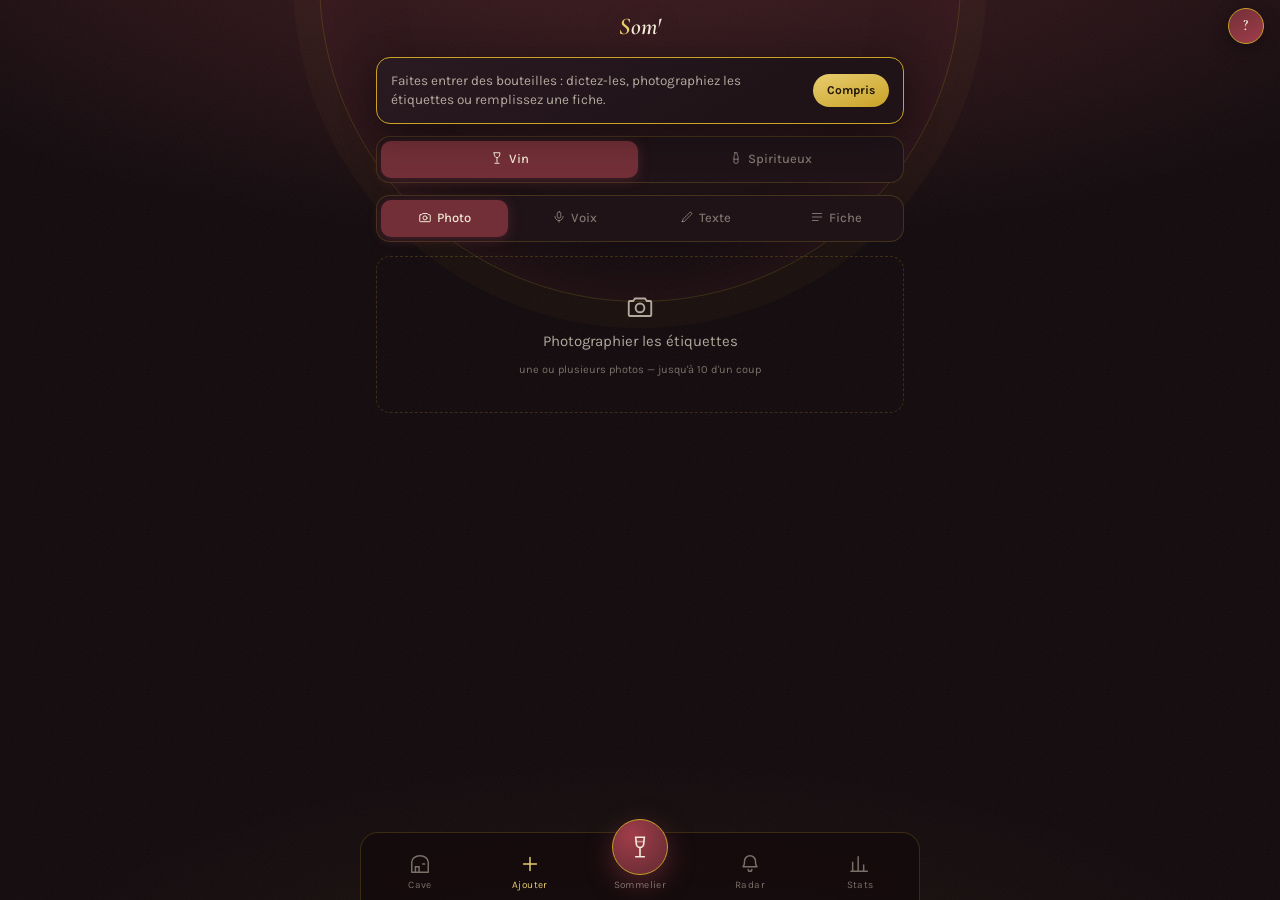
==== commit 5fe8a76c: "fix(ui): redesign watches form UX to prevent confusion" ====
--- a/index.html
+++ b/index.html
@@ -3,8 +3,8 @@
 <head>
 <meta charset="utf-8">
 <meta name="viewport" content="width=device-width, initial-scale=1, viewport-fit=cover">
-<title>Som' — Parlez à votre cave</title>
-<meta name="description" content="Votre cave à vin vous parle : inventaire à la voix, accords mets-vins, alertes et rachats malins.">
+<title data-i18n="app.titre">Som' — Parlez à votre cave</title>
+<meta name="description" content="Votre cave à vin vous parle : inventaire à la voix, accords mets-vins, alertes et rachats malins." data-i18n-content="app.description">
 <meta name="theme-color" content="#120a0d">
 <link rel="manifest" href="manifest.webmanifest">
 <link rel="icon" href="icons/icon.svg" type="image/svg+xml">
@@ -24,7 +24,7 @@
   </button>
   <div class="entete-arche">
     <h1 class="marque">Som'</h1>
-    <p class="devise">— votre cave vous parle —</p>
+    <p class="devise" data-i18n="app.devise">— votre cave vous parle —</p>
   </div>
 </header>
 
@@ -33,12 +33,12 @@
   <!-- ═══ CAVE ═══ -->
   <section class="ecran" id="ecran-cave" hidden>
     <div class="segmente" id="categorie-cave">
-      <button class="seg actif" data-cat="vin"><svg viewBox="0 0 24 24" width="14" height="14" fill="none" stroke="currentColor" stroke-width="1.7" stroke-linecap="round" stroke-linejoin="round"><path d="M7 3h10c0 5.2-2 8.5-5 8.5S7 8.2 7 3Z"/><path d="M12 11.5V19M8.5 21h7"/></svg> Vins</button>
-      <button class="seg" data-cat="spiritueux"><svg viewBox="0 0 24 24" width="14" height="14" fill="none" stroke="currentColor" stroke-width="1.7" stroke-linecap="round" stroke-linejoin="round"><path d="M10 3h4v3.5L15.5 9v10a2 2 0 0 1-2 2h-3a2 2 0 0 1-2-2V9L10 6.5V3Z"/><path d="M8.5 14h7"/></svg> Spiritueux</button>
+      <button class="seg actif" data-cat="vin"><svg viewBox="0 0 24 24" width="14" height="14" fill="none" stroke="currentColor" stroke-width="1.7" stroke-linecap="round" stroke-linejoin="round"><path d="M7 3h10c0 5.2-2 8.5-5 8.5S7 8.2 7 3Z"/><path d="M12 11.5V19M8.5 21h7"/></svg> <span data-i18n="tab.vins">Vins</span></button>
+      <button class="seg" data-cat="spiritueux"><svg viewBox="0 0 24 24" width="14" height="14" fill="none" stroke="currentColor" stroke-width="1.7" stroke-linecap="round" stroke-linejoin="round"><path d="M10 3h4v3.5L15.5 9v10a2 2 0 0 1-2 2h-3a2 2 0 0 1-2-2V9L10 6.5V3Z"/><path d="M8.5 14h7"/></svg> <span data-i18n="tab.spiritueux">Spiritueux</span></button>
     </div>
     <div class="bandeau-valeur" id="bandeau-valeur"></div>
     <div class="barre-recherche">
-      <input type="search" id="recherche" placeholder="Chercher une bouteille, une région…" autocomplete="off">
+      <input type="search" id="recherche" placeholder="Chercher une bouteille, une région…" data-i18n-placeholder="cave.recherche" autocomplete="off">
     </div>
     <div class="filtres" id="filtres-couleur"></div>
     <div id="liste-cave"></div>
@@ -47,34 +47,34 @@
   <!-- ═══ AJOUTER ═══ -->
   <section class="ecran" id="ecran-ajouter" hidden>
     <div class="segmente" id="categorie-ajout">
-      <button class="seg actif" data-cat="vin"><svg viewBox="0 0 24 24" width="14" height="14" fill="none" stroke="currentColor" stroke-width="1.7" stroke-linecap="round" stroke-linejoin="round"><path d="M7 3h10c0 5.2-2 8.5-5 8.5S7 8.2 7 3Z"/><path d="M12 11.5V19M8.5 21h7"/></svg> Vin</button>
-      <button class="seg" data-cat="spiritueux"><svg viewBox="0 0 24 24" width="14" height="14" fill="none" stroke="currentColor" stroke-width="1.7" stroke-linecap="round" stroke-linejoin="round"><path d="M10 3h4v3.5L15.5 9v10a2 2 0 0 1-2 2h-3a2 2 0 0 1-2-2V9L10 6.5V3Z"/><path d="M8.5 14h7"/></svg> Spiritueux</button>
+      <button class="seg actif" data-cat="vin"><svg viewBox="0 0 24 24" width="14" height="14" fill="none" stroke="currentColor" stroke-width="1.7" stroke-linecap="round" stroke-linejoin="round"><path d="M7 3h10c0 5.2-2 8.5-5 8.5S7 8.2 7 3Z"/><path d="M12 11.5V19M8.5 21h7"/></svg> <span data-i18n="tab.vin">Vin</span></button>
+      <button class="seg" data-cat="spiritueux"><svg viewBox="0 0 24 24" width="14" height="14" fill="none" stroke="currentColor" stroke-width="1.7" stroke-linecap="round" stroke-linejoin="round"><path d="M10 3h4v3.5L15.5 9v10a2 2 0 0 1-2 2h-3a2 2 0 0 1-2-2V9L10 6.5V3Z"/><path d="M8.5 14h7"/></svg> <span data-i18n="tab.spiritueux">Spiritueux</span></button>
     </div>
     <div class="segmente" id="modes-ajout">
-      <button class="seg actif" data-mode="photo"><svg viewBox="0 0 24 24" width="14" height="14" fill="none" stroke="currentColor" stroke-width="1.7" stroke-linecap="round" stroke-linejoin="round"><path d="M4 8h2.5L8 6h8l1.5 2H20a1 1 0 0 1 1 1v10a1 1 0 0 1-1 1H4a1 1 0 0 1-1-1V9a1 1 0 0 1 1-1Z"/><circle cx="12" cy="13.5" r="3.5"/></svg> Photo</button>
-      <button class="seg" data-mode="voix"><svg viewBox="0 0 24 24" width="14" height="14" fill="none" stroke="currentColor" stroke-width="1.7" stroke-linecap="round"><rect x="9" y="3" width="6" height="11" rx="3"/><path d="M5 11a7 7 0 0 0 14 0M12 18v3"/></svg> Voix</button>
-      <button class="seg" data-mode="texte"><svg viewBox="0 0 24 24" width="14" height="14" fill="none" stroke="currentColor" stroke-width="1.7" stroke-linecap="round" stroke-linejoin="round"><path d="M4 20l1-4L16.5 4.5a2.12 2.12 0 0 1 3 3L8 19l-4 1Z"/></svg> Texte</button>
-      <button class="seg" data-mode="forme"><svg viewBox="0 0 24 24" width="14" height="14" fill="none" stroke="currentColor" stroke-width="1.7" stroke-linecap="round"><path d="M4 6h16M4 12h16M4 18h10"/></svg> Fiche</button>
+      <button class="seg actif" data-mode="photo"><svg viewBox="0 0 24 24" width="14" height="14" fill="none" stroke="currentColor" stroke-width="1.7" stroke-linecap="round" stroke-linejoin="round"><path d="M4 8h2.5L8 6h8l1.5 2H20a1 1 0 0 1 1 1v10a1 1 0 0 1-1 1H4a1 1 0 0 1-1-1V9a1 1 0 0 1 1-1Z"/><circle cx="12" cy="13.5" r="3.5"/></svg> <span data-i18n="ajout.modePhoto">Photo</span></button>
+      <button class="seg" data-mode="voix"><svg viewBox="0 0 24 24" width="14" height="14" fill="none" stroke="currentColor" stroke-width="1.7" stroke-linecap="round"><rect x="9" y="3" width="6" height="11" rx="3"/><path d="M5 11a7 7 0 0 0 14 0M12 18v3"/></svg> <span data-i18n="ajout.modeVoix">Voix</span></button>
+      <button class="seg" data-mode="texte"><svg viewBox="0 0 24 24" width="14" height="14" fill="none" stroke="currentColor" stroke-width="1.7" stroke-linecap="round" stroke-linejoin="round"><path d="M4 20l1-4L16.5 4.5a2.12 2.12 0 0 1 3 3L8 19l-4 1Z"/></svg> <span data-i18n="ajout.modeTexte">Texte</span></button>
+      <button class="seg" data-mode="forme"><svg viewBox="0 0 24 24" width="14" height="14" fill="none" stroke="currentColor" stroke-width="1.7" stroke-linecap="round"><path d="M4 6h16M4 12h16M4 18h10"/></svg> <span data-i18n="ajout.modeFiche">Fiche</span></button>
     </div>
 
     <div class="mode-panneau" id="panneau-texte" hidden>
-      <textarea id="saisie-texte" rows="4" placeholder="Ex : 3 bouteilles de Gevrey-Chambertin 2019 domaine Dugat, 65€&#10;Sancerre blanc 2022, 18 euros&#10;Champagne Bollinger, x2"></textarea>
-      <button class="btn-or" id="btn-analyser-texte">Analyser</button>
+      <textarea id="saisie-texte" rows="4" placeholder="Ex : 3 bouteilles de Gevrey-Chambertin 2019 domaine Dugat, 65€&#10;Sancerre blanc 2022, 18 euros&#10;Champagne Bollinger, x2" data-i18n-placeholder="ajout.textePlaceholder"></textarea>
+      <button class="btn-or" id="btn-analyser-texte" data-i18n="ajout.analyser">Analyser</button>
     </div>
 
     <div class="mode-panneau" id="panneau-voix" hidden>
       <button class="micro" id="btn-micro" aria-label="Dicter">
         <svg viewBox="0 0 24 24" width="34" height="34" fill="none" stroke="currentColor" stroke-width="1.6" stroke-linecap="round"><rect x="9" y="3" width="6" height="11" rx="3"/><path d="M5 11a7 7 0 0 0 14 0M12 18v3"/></svg>
       </button>
-      <p class="micro-aide" id="micro-aide">Touchez et dictez : « deux bouteilles de Chinon 2020, quinze euros »</p>
+      <p class="micro-aide" id="micro-aide" data-i18n="ajout.voixHint">Touchez et dictez : « deux bouteilles de Chinon 2020, quinze euros »</p>
       <p class="transcript" id="transcript-ajout"></p>
     </div>
 
     <div class="mode-panneau" id="panneau-photo">
       <label class="zone-photo" for="input-photo">
         <svg viewBox="0 0 24 24" width="30" height="30" fill="none" stroke="currentColor" stroke-width="1.5" stroke-linecap="round"><path d="M4 8h2.5L8 6h8l1.5 2H20a1 1 0 0 1 1 1v10a1 1 0 0 1-1 1H4a1 1 0 0 1-1-1V9a1 1 0 0 1 1-1Z"/><circle cx="12" cy="13.5" r="3.5"/></svg>
-        <span>Photographier les étiquettes</span>
-        <small>une ou plusieurs photos — jusqu'à 10 d'un coup</small>
+        <span data-i18n="ajout.photoTitre">Photographier les étiquettes</span>
+        <small data-i18n="ajout.photoSousTitre">une ou plusieurs photos — jusqu'à 10 d'un coup</small>
         <input type="file" id="input-photo" accept="image/*" multiple hidden>
       </label>
       <p class="note-ia" id="note-photo-ia"></p>
@@ -82,42 +82,42 @@
 
     <div class="mode-panneau" id="panneau-fiche-vin" hidden>
       <div class="ligne-form">
-        <div style="flex:1.6"><label>Nom / cuvée</label><input id="fv-nom" placeholder="Château Sociando-Mallet…"></div>
-        <div style="flex:.7"><label>Millésime</label><input id="fv-mil" type="number" placeholder="2019"></div>
-      </div>
-      <div class="ligne-form">
-        <div style="flex:1"><label>Domaine / producteur</label><input id="fv-domaine"></div>
-        <div style="flex:1"><label>Appellation</label><input id="fv-appellation" placeholder="Haut-Médoc…"></div>
-      </div>
-      <div class="ligne-form">
-        <div style="flex:1"><label>Pays</label><select id="fv-pays" data-pays></select></div>
-        <div style="flex:1"><label>Région</label><select id="fv-region" data-region></select></div>
-        <div style="flex:1"><label>Couleur</label><select id="fv-couleur"></select></div>
-      </div>
-      <div class="ligne-form">
-        <div style="flex:1"><label>Prix (€)</label><input id="fv-prix" type="number" step="0.5"></div>
-        <div style="flex:1"><label>Quantité</label><input id="fv-qty" type="number" min="1" value="1"></div>
-        <div style="flex:1"><label>Format</label><select id="fv-format"></select></div>
-      </div>
-      <button class="btn-or" id="btn-analyser-fiche-vin">Analyser</button>
+        <div style="flex:1.6"><label data-i18n="fiche.nom">Nom / cuvée</label><input id="fv-nom" placeholder="Château Sociando-Mallet…"></div>
+        <div style="flex:.7"><label data-i18n="fiche.millesime">Millésime</label><input id="fv-mil" type="number" placeholder="2019"></div>
+      </div>
+      <div class="ligne-form">
+        <div style="flex:1"><label data-i18n="fiche.domaine">Domaine / producteur</label><input id="fv-domaine"></div>
+        <div style="flex:1"><label data-i18n="fiche.appellation">Appellation</label><input id="fv-appellation" placeholder="Haut-Médoc…"></div>
+      </div>
+      <div class="ligne-form">
+        <div style="flex:1"><label data-i18n="fiche.pays">Pays</label><select id="fv-pays" data-pays></select></div>
+        <div style="flex:1"><label data-i18n="fiche.region">Région</label><select id="fv-region" data-region></select></div>
+        <div style="flex:1"><label data-i18n="fiche.couleur">Couleur</label><select id="fv-couleur"></select></div>
+      </div>
+      <div class="ligne-form">
+        <div style="flex:1"><label data-i18n="fiche.prix">Prix (€)</label><input id="fv-prix" type="number" step="0.5"></div>
+        <div style="flex:1"><label data-i18n="fiche.quantite">Quantité</label><input id="fv-qty" type="number" min="1" value="1"></div>
+        <div style="flex:1"><label data-i18n="fiche.format">Format</label><select id="fv-format"></select></div>
+      </div>
+      <button class="btn-or" id="btn-analyser-fiche-vin" data-i18n="ajout.analyser">Analyser</button>
     </div>
 
     <div class="mode-panneau" id="panneau-spiritueux" hidden>
       <div class="ligne-form">
-        <div style="flex:1"><label>Type</label><select id="sp-type"></select></div>
-        <div style="flex:1.4"><label>Marque / distillerie</label><input id="sp-marque" placeholder="Ardbeg, Clément…"></div>
-      </div>
-      <div class="ligne-form">
-        <div style="flex:1.6"><label>Nom / expression</label><input id="sp-nom" placeholder="10 ans, Uigeadail, XO…"></div>
-        <div style="flex:.7"><label>Âge (ans)</label><input id="sp-age" type="number" min="0"></div>
-        <div style="flex:.7"><label>% vol</label><input id="sp-alcool" type="number" step="0.1"></div>
-      </div>
-      <div class="ligne-form">
-        <div style="flex:1"><label>Pays</label><select id="sp-pays"></select></div>
-        <div style="flex:.8"><label>Prix (€)</label><input id="sp-prix" type="number" step="0.5"></div>
-        <div style="flex:.7"><label>Quantité</label><input id="sp-qty" type="number" min="1" value="1"></div>
-      </div>
-      <button class="btn-or" id="btn-analyser-spirit">Analyser</button>
+        <div style="flex:1"><label data-i18n="spirit.type">Type</label><select id="sp-type"></select></div>
+        <div style="flex:1.4"><label data-i18n="spirit.marque">Marque / distillerie</label><input id="sp-marque" placeholder="Ardbeg, Clément…"></div>
+      </div>
+      <div class="ligne-form">
+        <div style="flex:1.6"><label data-i18n="spirit.nom">Nom / expression</label><input id="sp-nom" placeholder="10 ans, Uigeadail, XO…"></div>
+        <div style="flex:.7"><label data-i18n="spirit.age">Âge (ans)</label><input id="sp-age" type="number" min="0"></div>
+        <div style="flex:.7"><label data-i18n="fiche.alcool">% vol</label><input id="sp-alcool" type="number" step="0.1"></div>
+      </div>
+      <div class="ligne-form">
+        <div style="flex:1"><label data-i18n="fiche.pays">Pays</label><select id="sp-pays"></select></div>
+        <div style="flex:.8"><label data-i18n="fiche.prix">Prix (€)</label><input id="sp-prix" type="number" step="0.5"></div>
+        <div style="flex:.7"><label data-i18n="fiche.quantite">Quantité</label><input id="sp-qty" type="number" min="1" value="1"></div>
+      </div>
+      <button class="btn-or" id="btn-analyser-spirit" data-i18n="ajout.analyser">Analyser</button>
     </div>
 
     <div id="apercu-ajout"></div>
@@ -131,7 +131,7 @@
       <div class="toile-fluide" id="orbe" data-etat="repos" role="button" aria-label="Parler au sommelier" tabindex="0">
         <canvas class="fluide-canvas"></canvas>
       </div>
-      <p class="fluide-statut" id="orbe-statut">Touchez le micro et dites votre repas</p>
+      <p class="fluide-statut" id="orbe-statut" data-i18n="somm.repos">Touchez le micro et dites votre repas</p>
       <!-- la transcription apparaît en sous-titres, comme au cinéma -->
       <div class="sous-titres" id="orbe-transcript" aria-live="polite"></div>
       <div class="fluide-outils">
@@ -141,30 +141,30 @@
         </button>
         <div class="chips-inspi" id="chips-inspi"></div>
         <div class="segmente segmente-verre" id="occasions">
-          <button class="seg" data-occ="semaine">Semaine</button>
-          <button class="seg actif" data-occ="weekend">Week-end</button>
-          <button class="seg" data-occ="grande">Grande occasion</button>
+          <button class="seg" data-occ="semaine" data-i18n="occasion.semaine">Semaine</button>
+          <button class="seg actif" data-occ="weekend" data-i18n="occasion.weekend">Week-end</button>
+          <button class="seg" data-occ="grande" data-i18n="occasion.grande">Grande occasion</button>
         </div>
         <label class="budget-fluide">
-          <span>Budget</span>
+          <span data-i18n="somm.budget">Budget</span>
           <input type="range" id="budget-max" min="10" max="210" step="10" value="210">
-          <b id="budget-aff">libre</b>
+          <b id="budget-aff" data-i18n="somm.budgetLibre">libre</b>
         </label>
         <div class="rangee-outils">
           <button class="outil-pilule" id="lien-ecrire">
             <svg viewBox="0 0 24 24" width="14" height="14" fill="none" stroke="currentColor" stroke-width="1.7" stroke-linecap="round" stroke-linejoin="round"><path d="M4 20l1-4L16.5 4.5a2.12 2.12 0 0 1 3 3L8 19l-4 1Z"/></svg>
-            Écrire
+            <span data-i18n="somm.ecrire">Écrire</span>
           </button>
           <button class="outil-pilule" id="btn-surprise">
             <svg viewBox="0 0 24 24" width="14" height="14" fill="none" stroke="currentColor" stroke-width="1.6" stroke-linejoin="round"><rect x="4" y="4" width="16" height="16" rx="3.5"/><circle cx="9" cy="9" r="1.15" fill="currentColor" stroke="none"/><circle cx="15" cy="9" r="1.15" fill="currentColor" stroke="none"/><circle cx="9" cy="15" r="1.15" fill="currentColor" stroke="none"/><circle cx="15" cy="15" r="1.15" fill="currentColor" stroke="none"/></svg>
-            Surprise
+            <span data-i18n="somm.surprise">Surprise</span>
           </button>
         </div>
       </div>
     </div>
 
     <div class="champ-repas" id="bloc-ecrire" hidden>
-      <textarea id="saisie-repas" rows="2" placeholder="Ex : côte de bœuf grillée et cèpes…"></textarea>
+      <textarea id="saisie-repas" rows="2" placeholder="Ex : côte de bœuf grillée et cèpes…" data-i18n-placeholder="somm.placeholderRepas"></textarea>
       <button class="micro-mini btn-envoi" id="btn-conseiller" aria-label="Demander conseil">
         <svg viewBox="0 0 24 24" width="20" height="20" fill="none" stroke="currentColor" stroke-width="1.8" stroke-linecap="round" stroke-linejoin="round"><path d="M12 19V6m-6 6l6-6 6 6"/></svg>
       </button>
@@ -174,28 +174,31 @@
     <div class="historique-sommelier" id="historique-sommelier"></div>
   </section>
 
-  <!-- ═══ ALERTES ═══ -->
+  <!-- ═══ RADAR (ex Alertes) ═══ -->
   <section class="ecran" id="ecran-alertes" hidden>
     <div id="liste-alertes"></div>
-    <h3 class="sous-titre">Mes veilles</h3>
-    <div id="liste-veilles"></div>
+    
+    <h3 class="sous-titre" data-i18n="alertes.nouvelleVeille">Nouvelle veille</h3>
     <form class="forme-veille" id="forme-veille">
       <select id="veille-type">
-        <option value="region">Région</option>
-        <option value="millesime">Millésime</option>
-        <option value="reference">Référence</option>
+        <option value="region" data-i18n="alertes.region">Région</option>
+        <option value="millesime" data-i18n="alertes.millesime">Millésime</option>
+        <option value="reference" data-i18n="alertes.reference">Référence</option>
       </select>
       <span id="veille-valeur-slot"></span>
       <input type="number" id="veille-seuil" min="1" value="3" aria-label="Seuil">
-      <button class="btn-or" type="submit">Veiller</button>
+      <button class="btn-or" type="submit" data-i18n="alertes.btnAjouter">+ Ajouter cette veille</button>
     </form>
+
+    <h3 class="sous-titre" data-i18n="alertes.mesVeilles" style="margin-top:24px">Mes veilles actives</h3>
+    <div id="liste-veilles"></div>
   </section>
 
   <!-- ═══ STATS ═══ -->
   <section class="ecran" id="ecran-stats" hidden>
     <div class="segmente" id="vue-stats">
-      <button class="seg actif" data-vue="chiffres">Chiffres</button>
-      <button class="seg" data-vue="carte"><svg viewBox="0 0 24 24" width="14" height="14" fill="none" stroke="currentColor" stroke-width="1.7" stroke-linecap="round" stroke-linejoin="round"><path d="M9 4 3 6v14l6-2 6 2 6-2V4l-6 2-6-2Z"/><path d="M9 4v14M15 6v14"/></svg> Carte</button>
+      <button class="seg actif" data-vue="chiffres" data-i18n="stats.chiffres">Chiffres</button>
+      <button class="seg" data-vue="carte"><svg viewBox="0 0 24 24" width="14" height="14" fill="none" stroke="currentColor" stroke-width="1.7" stroke-linecap="round" stroke-linejoin="round"><path d="M9 4 3 6v14l6-2 6 2 6-2V4l-6 2-6-2Z"/><path d="M9 4v14M15 6v14"/></svg> <span data-i18n="stats.carte">Carte</span></button>
     </div>
     <div id="contenu-stats"></div>
     <div id="contenu-carte" hidden></div>
@@ -203,7 +206,7 @@
 
   <!-- ═══ PROFIL ═══ -->
   <section class="ecran" id="ecran-profil" hidden>
-    <button class="retour-profil" id="btn-retour-profil" aria-label="Retour">‹ Retour</button>
+    <button class="retour-profil" id="btn-retour-profil" aria-label="Retour" data-i18n="profil.retour">‹ Retour</button>
     <div id="contenu-profil"></div>
   </section>
 
@@ -213,26 +216,26 @@
 <nav class="nav" aria-label="Navigation principale">
   <button class="nav-item" data-ecran="cave" aria-label="Cave">
     <svg viewBox="0 0 24 24" width="22" height="22" fill="none" stroke="currentColor" stroke-width="1.6" stroke-linecap="round"><path d="M3 21V10a9 7 0 0 1 18 0v11M3 21h18M7 21v-6h4v6m4-9h2"/></svg>
-    <span>Cave</span>
+    <span data-i18n="nav.cave">Cave</span>
   </button>
   <button class="nav-item" data-ecran="ajouter" aria-label="Ajouter">
     <svg viewBox="0 0 24 24" width="22" height="22" fill="none" stroke="currentColor" stroke-width="1.6" stroke-linecap="round"><path d="M12 5v14M5 12h14"/></svg>
-    <span>Ajouter</span>
+    <span data-i18n="nav.ajouter">Ajouter</span>
   </button>
   <button class="nav-item nav-central" data-ecran="sommelier" aria-label="Sommelier">
     <span class="pastille-sommelier">
       <svg viewBox="0 0 24 24" width="26" height="26" fill="none" stroke="currentColor" stroke-width="1.5" stroke-linecap="round"><path d="M8 3h8l-.6 6a3.4 3.4 0 0 1-6.8 0L8 3ZM12 12.5V20m-4 1h8"/><path d="M8.4 7h7.2" opacity=".5"/></svg>
     </span>
-    <span>Sommelier</span>
+    <span data-i18n="nav.sommelier">Sommelier</span>
   </button>
   <button class="nav-item" data-ecran="alertes" aria-label="Alertes">
     <svg viewBox="0 0 24 24" width="22" height="22" fill="none" stroke="currentColor" stroke-width="1.6" stroke-linecap="round"><path d="M6 9a6 6 0 0 1 12 0c0 5 2 6 2 6H4s2-1 2-6Zm4 9a2 2 0 0 0 4 0"/></svg>
-    <span>Alertes</span>
+    <span data-i18n="nav.alertes">Alertes</span>
     <span class="badge-nav" id="badge-alertes" hidden></span>
   </button>
   <button class="nav-item" data-ecran="stats" aria-label="Statistiques">
     <svg viewBox="0 0 24 24" width="22" height="22" fill="none" stroke="currentColor" stroke-width="1.6" stroke-linecap="round"><path d="M4 20V10m6 10V4m6 16v-7m4 7H2"/></svg>
-    <span>Stats</span>
+    <span data-i18n="nav.stats">Stats</span>
   </button>
 </nav>
 
--- a/css/style.css
+++ b/css/style.css
@@ -59,6 +59,7 @@
 }
 /* tout ce qui pose du texte crème sur fond bordeaux reste crème */
 html[data-theme="clair"] .seg.actif,
+html[data-theme="clair"] .puce.actif,
 html[data-theme="clair"] .pastille-sommelier,
 html[data-theme="clair"] .avatar-entete,
 html[data-theme="clair"] .orbe,
@@ -284,9 +285,15 @@
 .c-spirit { color: #b97b2a; background: linear-gradient(#d29a44, #8a5a1d); }
 
 .carte-corps { flex: 1; min-width: 0; }
-.carte-nom { font-family: var(--serif); font-size: 18px; font-weight: 600; line-height: 1.15; }
+.carte-nom { 
+  font-family: var(--serif); font-size: 18px; font-weight: 600; line-height: 1.15; 
+  display: -webkit-box; -webkit-line-clamp: 2; -webkit-box-orient: vertical; overflow: hidden;
+}
 .carte-nom .mil { color: var(--or-clair); font-style: italic; }
-.carte-meta { font-size: 12px; color: var(--creme-45); margin-top: 2px; }
+.carte-meta { 
+  font-size: 12px; color: var(--creme-45); margin-top: 2px;
+  display: -webkit-box; -webkit-line-clamp: 3; -webkit-box-orient: vertical; overflow: hidden;
+}
 .carte-fin { text-align: right; flex: none; }
 .carte-qty { font-family: var(--serif); font-size: 20px; color: var(--creme-70); }
 .carte-qty b { color: var(--creme); }
@@ -828,6 +835,9 @@
   padding: 12px 0 10px; margin: 0 -18px 4px;
   background: rgba(31, 19, 24, .92); cursor: grab; touch-action: none;
 }
+#feuille-contenu {
+  touch-action: pan-y;
+}
 .poignee-barre { width: 44px; height: 5px; border-radius: 3px; background: var(--trait); }
 .feuille-fermer {
   position: absolute; right: 14px; top: 8px;
